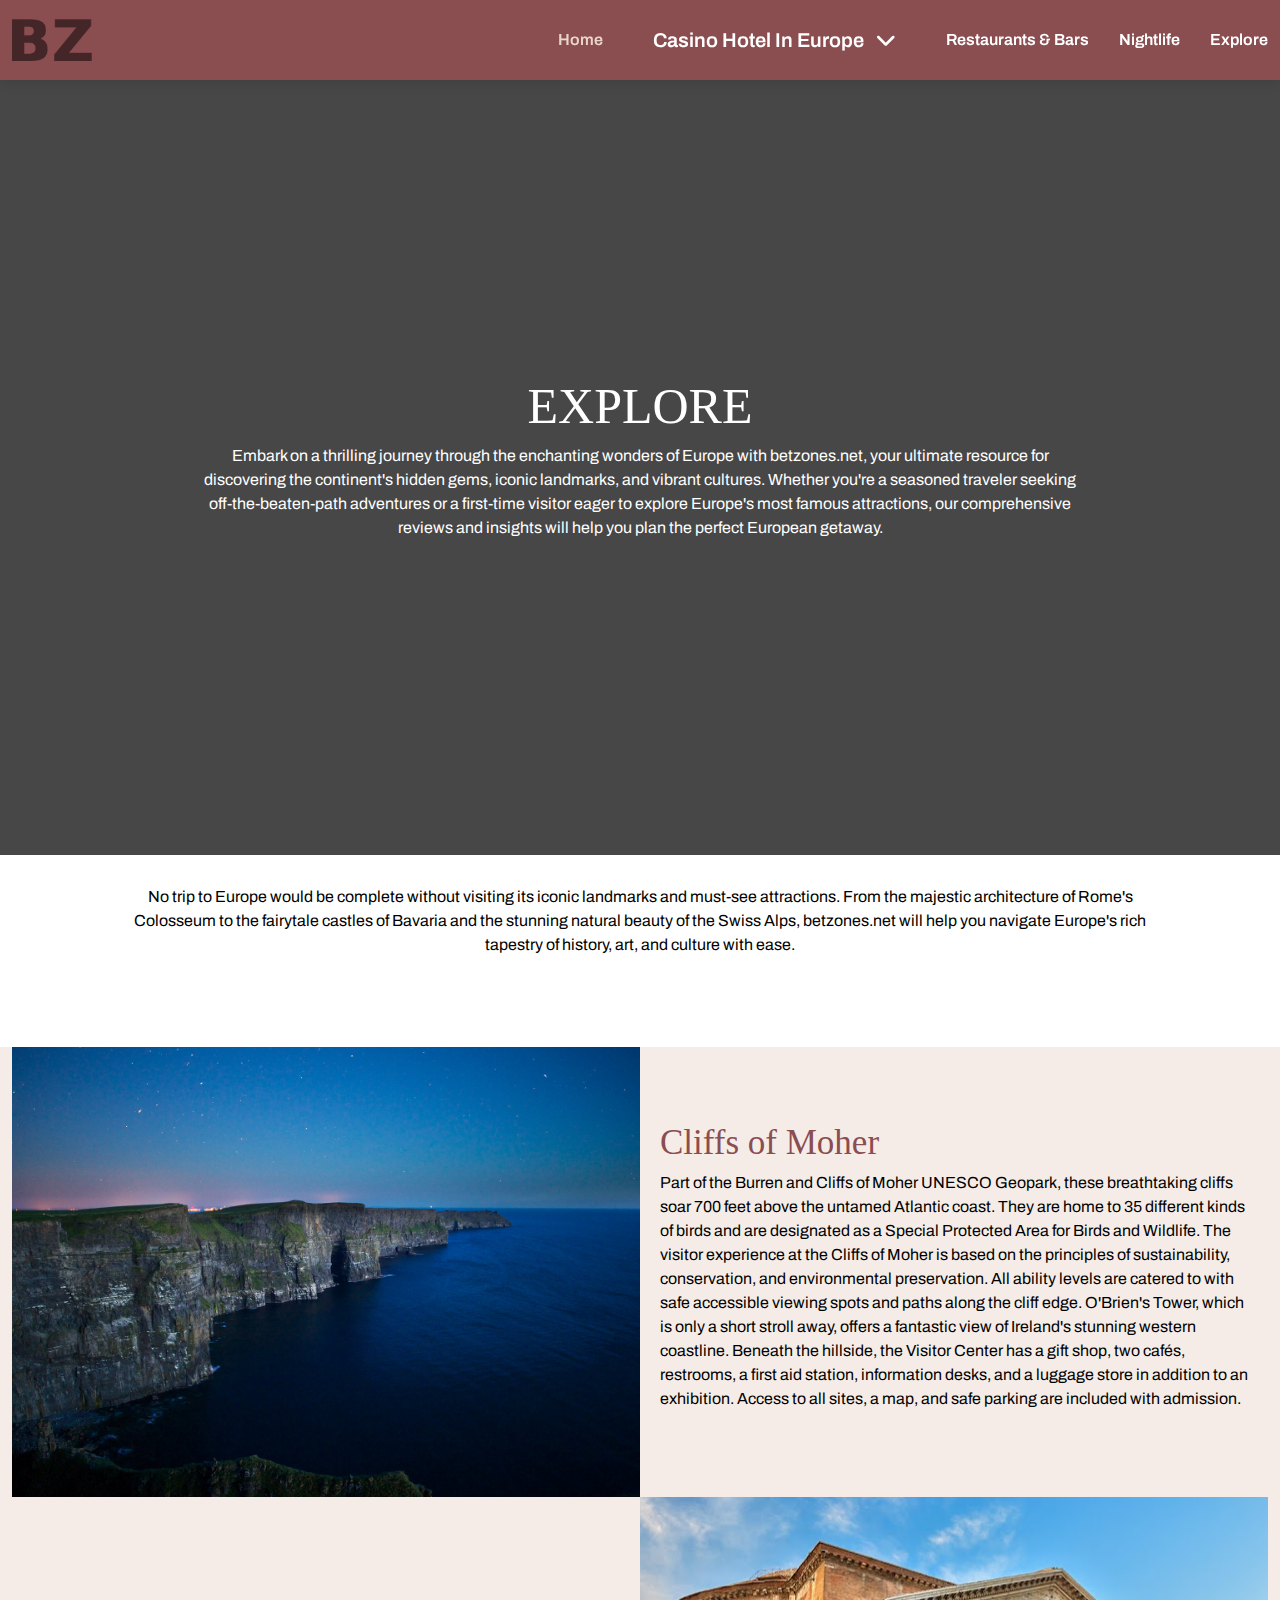
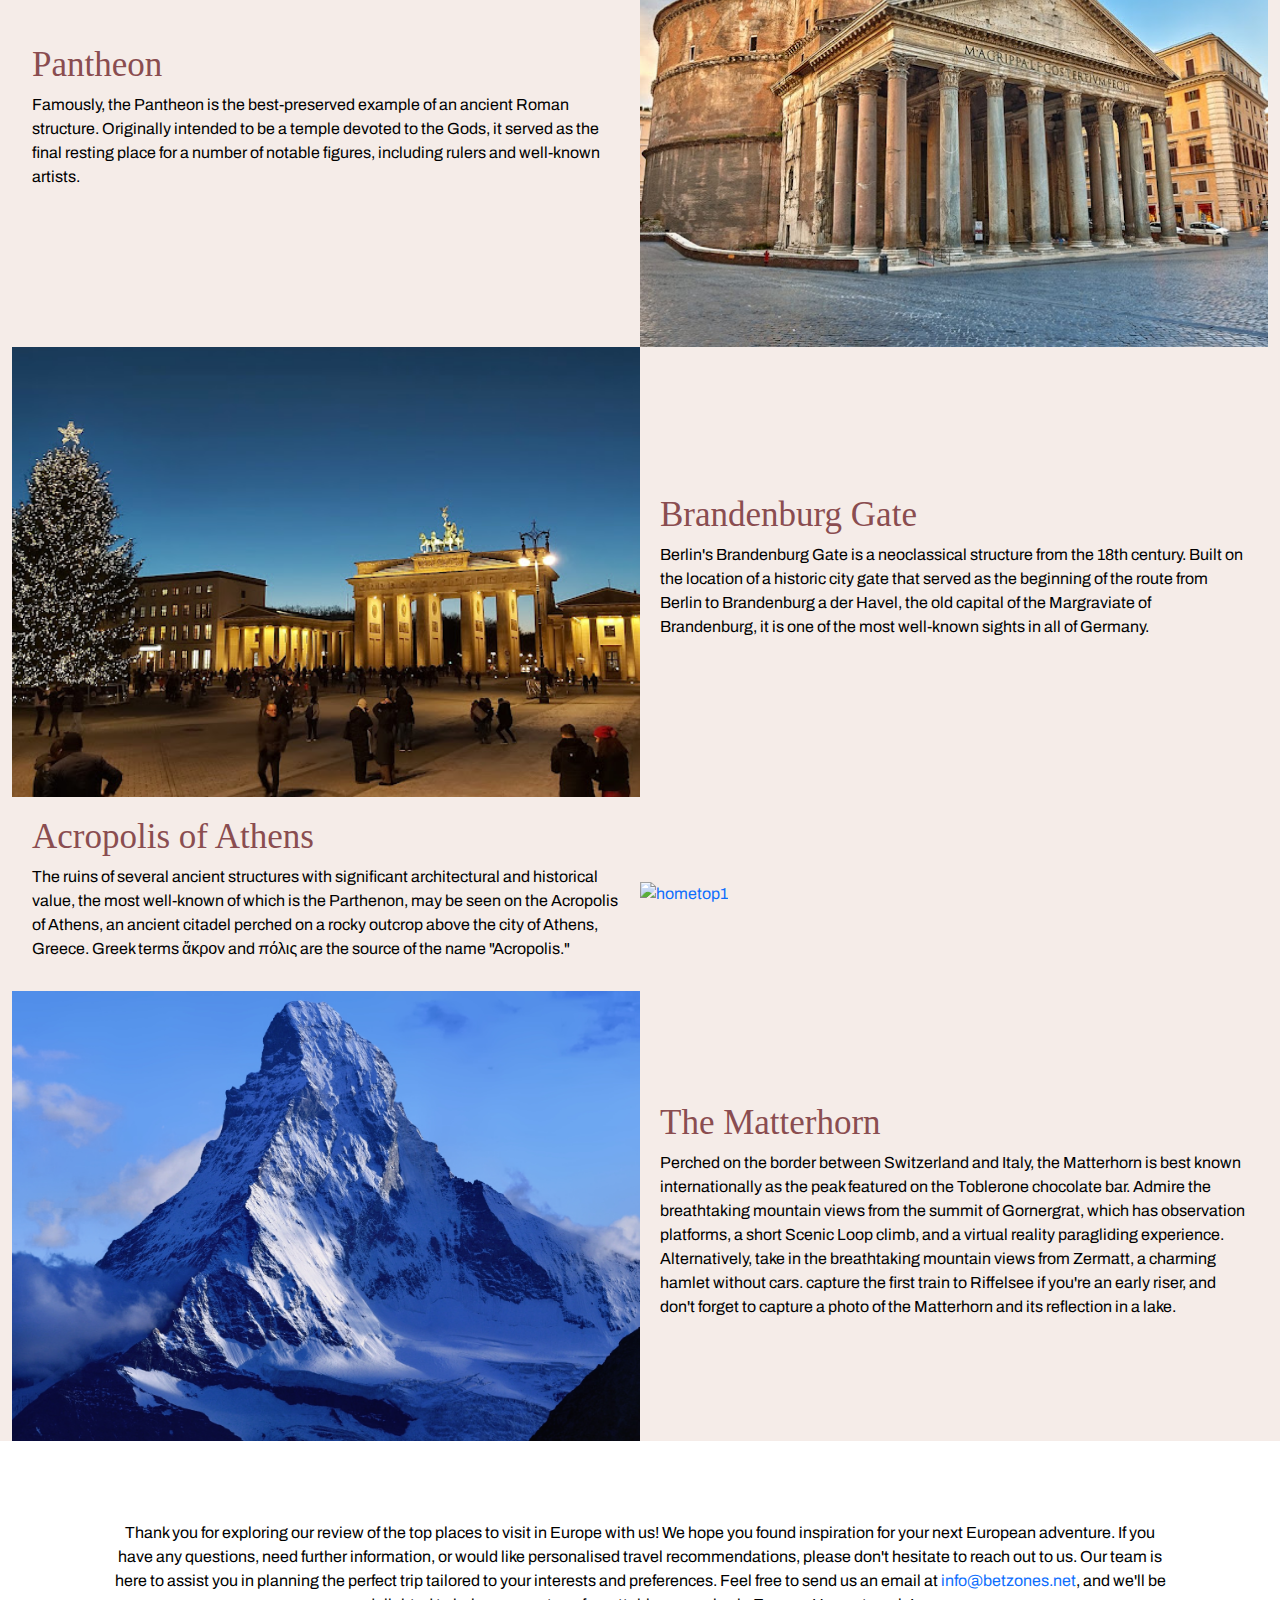
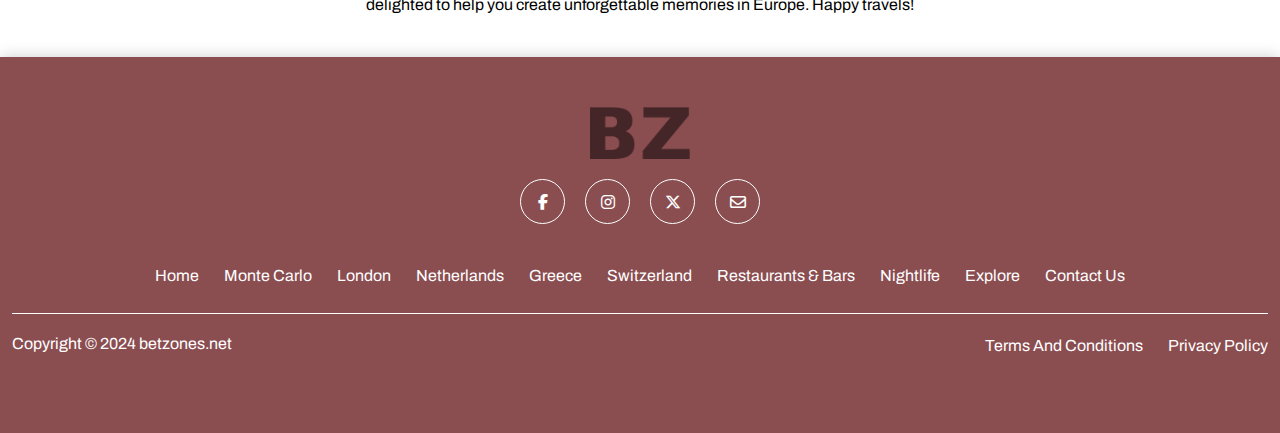
==== explore.html @ 855e0717 "first commit" ====
<!DOCTYPE html>
<html lang="en">

<head>
   <meta charset="UTF-8">
   <meta name="viewport" content="width=device-width, initial-scale=1.0">
   <link rel="stylesheet" href="assets/css/bootstrap.min.css">
   <link href="https://fonts.googleapis.com/css2?family=Old+Standard+TT:ital,wght@0,400;0,700;1,400&display=swap"
      rel="stylesheet">
   <link href="https://fonts.googleapis.com/css2?family=Archivo:ital,wght@0,100..900;1,100..900&display=swap"
      rel="stylesheet">
   <link rel="stylesheet" href="https://cdnjs.cloudflare.com/ajax/libs/font-awesome/6.5.2/css/all.min.css">
   <link rel="icon" href="assets/images/favicon.png">
   <link rel="stylesheet" href="assets/css/style.css">
   <link rel="stylesheet" href="assets/css/media.css">
   <title>Explore</title>

</head>

<body>
   <!-- header section start here -->
   <header class="site-header">
      <div class="container">
         <nav>
            <div class="site-logo">
               <a href="index.html">
                  <img src="assets/images/favicon.png" alt="logo">
               </a>
            </div>
            <div class="nav-links">
               <div class="close">
                  <i class="fa-solid fa-xmark"></i>
               </div>
               <ul class="menu nav-links">
                  <li>
                     <a href="index.html" class="active">Home</a>
                  </li>


                  <li class="dropdown">
                     <button class="dropbtn" id="dropbtn">
                        Casino Hotel In Europe <i class="fas fa-chevron-down"></i>
                     </button>
                     <ul class="dropdown-content">
                        <li><a href="montecarlo.html">Monte Carlo</a></li>
                        <li><a href="london.html">London</a></li>
                        <li><a href="netherlands.html">Netherlands</a></li>
                        <li><a href="greece.html">Greece</a></li>
                        <li><a href="switzerland.html">Switzerland</a></li>
                     </ul>
                  </li>

                  <li>
                     <a href="restaurants.html">Restaurants & Bars</a>
                  </li>
                  <li>
                     <a href="nightlife.html">Nightlife</a>
                  </li>
                  <li>
                     <a href="explore.html">Explore</a>
                  </li>
               </ul>
            </div>
            <div class="toggle">
               <i class="fa-solid fa-bars"></i>
            </div>
         </nav>
      </div>
   </header>
   <!-- header section end here -->


   <section class="site-banner explore">
      <div class="container">
         <div class="banner-wrap">
            <div class="banner-txt text-center">
               <h1 class="text-white">
                  EXPLORE
               </h1>
               <p>
                  Embark on a thrilling journey through the enchanting wonders of Europe with betzones.net,
                  your ultimate resource for discovering the continent's hidden gems, iconic landmarks, and vibrant
                  cultures. Whether you're a seasoned traveler seeking off-the-beaten-path adventures or a first-time
                  visitor eager to explore Europe's most famous attractions, our comprehensive reviews and insights will
                  help you plan the perfect European getaway.
               </p>
            </div>
         </div>
      </div>
   </section>

   <div class="banner-bottom ptb-30">
      <div class="container">
         <div class="banner-bottom-txt">
            <!-- <h3>Casino Hotel In Europe</h3> -->
            <p>
               No trip to Europe would be complete without visiting its iconic landmarks and must-see attractions. From
               the majestic architecture of Rome's Colosseum to the fairytale castles of Bavaria and the stunning
               natural beauty of the Swiss Alps, betzones.net will help you navigate Europe's rich tapestry
               of history, art, and culture with ease.
            </p>
         </div>
      </div>
   </div>


   <div class="desktop-view">
      <section class="top-wrap">

         <div class="container-fluid">

            <div class="top-card">
               <!-- <div class="row">
            <div class="col text-center">
               
            </div>
        </div> -->
               <div class="row align-items-center">
                  <div class="col-lg-6 col-md-6 col-sm-12 ">
                     <div class="topcontent-picture">
                        <a href="unique.html">
                           <img src="assets/images_1/explore01.jpg" alt="hometop1" class="img-fluid">
                        </a>
                     </div>
                  </div>
                  <div class="col-lg-6 col-md-6 col-sm-12">
                     <div class="top-card-txt text-start">
                        <!-- <img src="assets/images/headingtop-img.png" alt=""> -->

                        <h3>
                           Cliffs of Moher
                        </h3>
                        <p>Part of the Burren and Cliffs of Moher UNESCO Geopark, these breathtaking cliffs soar 700
                           feet above the untamed Atlantic coast. They are home to 35 different kinds of birds and are
                           designated as a Special Protected Area for Birds and Wildlife. The visitor experience at the
                           Cliffs of Moher is based on the principles of sustainability, conservation, and environmental
                           preservation. All ability levels are catered to with safe accessible viewing spots and paths
                           along the cliff edge. O'Brien's Tower, which is only a short stroll away, offers a fantastic
                           view of Ireland's stunning western coastline. Beneath the hillside, the Visitor Center has a
                           gift shop, two cafés, restrooms, a first aid station, information desks, and a luggage store
                           in addition to an exhibition. Access to all sites, a map, and safe parking are included with
                           admission.</p>
                     </div>
                  </div>

               </div>
            </div>


            <div class="top-card">
               <!-- <div class="row">
            <div class="col text-center">
               
            </div>
        </div> -->
               <div class="row align-items-center">

                  <div class="col-lg-6 col-md-6 col-sm-12">
                     <div class="top-card-txt text-start">
                        <!-- <img src="assets/images/headingtop-img.png" alt=""> -->

                        <h3>
                           Pantheon
                        </h3>
                        <p>Famously, the Pantheon is the best-preserved example of an ancient Roman structure.
                           Originally intended to be a temple devoted to the Gods, it served as the final resting place
                           for a number of notable figures, including rulers and well-known artists.</p>

                     </div>
                  </div>
                  <div class="col-lg-6 col-md-6 col-sm-12 ">
                     <div class="topcontent-picture">
                        <a href="unique.html">
                           <img src="assets/images_1/explore02.jpg" alt="hometop1" class="img-fluid">
                        </a>
                     </div>
                  </div>

               </div>
            </div>


            <div class="top-card">
               <!-- <div class="row">
            <div class="col text-center">
               
            </div>
        </div> -->
               <div class="row align-items-center">
                  <div class="col-lg-6 col-md-6 col-sm-12 ">
                     <div class="topcontent-picture">
                        <a href="unique.html">
                           <img src="assets/images_1/explore03.jpg" alt="hometop1" class="img-fluid">
                        </a>
                     </div>
                  </div>
                  <div class="col-lg-6 col-md-6 col-sm-12">
                     <div class="top-card-txt text-start">
                        <!-- <img src="assets/images/headingtop-img.png" alt=""> -->

                        <h3>

                           Brandenburg Gate
                        </h3>
                        <p>Berlin's Brandenburg Gate is a neoclassical structure from the 18th century. Built on the
                           location of a historic city gate that served as the beginning of the route from Berlin to
                           Brandenburg a der Havel, the old capital of the Margraviate of Brandenburg, it is one of the
                           most well-known sights in all of Germany.</p>

                     </div>
                  </div>

               </div>
            </div>



            <div class="top-card">
               <!-- <div class="row">
            <div class="col text-center">
               
            </div>
        </div> -->
               <div class="row align-items-center">

                  <div class="col-lg-6 col-md-6 col-sm-12">
                     <div class="top-card-txt text-start">
                        <!-- <img src="assets/images/headingtop-img.png" alt=""> -->

                        <h3>

                           Acropolis of Athens
                        </h3>
                        <p>The ruins of several ancient structures with significant architectural and historical value,
                           the most well-known of which is the Parthenon, may be seen on the Acropolis of Athens, an
                           ancient citadel perched on a rocky outcrop above the city of Athens, Greece. Greek terms
                           ἄκροv and πόλις are the source of the name "Acropolis."</p>

                     </div>
                  </div>
                  <div class="col-lg-6 col-md-6 col-sm-12 ">
                     <div class="topcontent-picture">
                        <a href="unique.html">
                           <img src="assets/images_1/explore04.jpg" alt="hometop1" class="img-fluid">
                        </a>
                     </div>
                  </div>

               </div>
            </div>



            <div class="top-card">
               <!-- <div class="row">
            <div class="col text-center">
               
            </div>
        </div> -->
               <div class="row align-items-center">
                  <div class="col-lg-6 col-md-6 col-sm-12 ">
                     <div class="topcontent-picture">
                        <a href="unique.html">
                           <img src="assets/images_1/explore05.jpg" alt="hometop1" class="img-fluid">
                        </a>
                     </div>
                  </div>
                  <div class="col-lg-6 col-md-6 col-sm-12">
                     <div class="top-card-txt text-start">
                        <!-- <img src="assets/images/headingtop-img.png" alt=""> -->

                        <h3>
                           The Matterhorn
                        </h3>
                        <p>Perched on the border between Switzerland and Italy, the Matterhorn is best known
                           internationally as the peak featured on the Toblerone chocolate bar. Admire the breathtaking
                           mountain views from the summit of Gornergrat, which has observation platforms, a short Scenic
                           Loop climb, and a virtual reality paragliding experience. Alternatively, take in the
                           breathtaking mountain views from Zermatt, a charming hamlet without cars. capture the first
                           train to Riffelsee if you're an early riser, and don't forget to capture a photo of the
                           Matterhorn and its reflection in a lake.</p>

                     </div>
                  </div>

               </div>
            </div>



         </div>
      </section>
   </div>


   <!-- <div class="banner-bottom ptb-30">
   <div class="container">
       <div class="banner-bottom-txt">
     
           <p>
            In conclusion, our exploration of the premier casino hotels in Europe has been a thrilling journey through the epitome of luxury, excitement, and sophistication. From the iconic gaming destinations of Monte Carlo to the vibrant cities of London, Barcelona, and beyond, each European casino hotel offers a unique blend of opulence, entertainment, and hospitality that captivates the senses and leaves a lasting impression.
           </p>
           <p>
            So, whether you're planning your next gaming adventure or dreaming of a glamorous escape, may our reviews serve as your guide to the best of European luxury and excitement. From the glittering lights of the casino to the sumptuous comforts of your suite, may your European casino hotel experience be nothing short of unforgettable. If you are looking for more details and information about your Casino Holidays Destination in Europe please send us an email. We can help you to find the best deals and packages for you. In Sportsbookpromotions.org our main goal is to make your Casino experience unforgetful.
           </p>
       </div>
   </div>
</div> -->


   <div class="banner-bottom ptb-30">
      <div class="container">
         <div class="banner-bottom-txt">
            <!-- <h3>Casino Hotel In Europe</h3> -->
            <p>
               Thank you for exploring our review of the top places to visit in Europe with us! We hope you found
               inspiration for your next European adventure. If you have any questions, need further information, or
               would like personalised travel recommendations, please don't hesitate to reach out to us. Our team is
               here to assist you in planning the perfect trip tailored to your interests and preferences. Feel free to
               send us an email at <a href="mailto:info@betzones.net">info@betzones.net</a>, and we'll be delighted to help you create
               unforgettable memories in Europe. Happy travels!
            </p>
         </div>
      </div>
   </div>



   <!-- footer section start here -->
   <footer class="site-footer ptb-50">
      <div class="container">
         <div class="row">
            <div class="col-lg-12 col-md-12 col-sm-12">
               <div class="footer-wrap">
                  <div class="footer-logo">
                     <a href="index.html">
                        <img src="assets/images/favicon.png" alt="">
                     </a>
                  </div>
                  <div class="social-links">
                     <ul>
                        <li>
                           <a href="#"> <i class="fa-brands fa-facebook-f"></i></a>
                        </li>
                        <li>
                           <a href="#"><i class="fa-brands fa-instagram"></i></a>
                        </li>
                        <li>
                           <a href="#"><i class="fa-brands fa-x-twitter"></i></a>
                        </li>
                        <li>
                           <a href="mailto:info@betzones.net"><i class="fa-regular fa-envelope"></i></a>
                        </li>
                     </ul>
                  </div>

               </div>
            </div>
            <div class="col-lg-12 col-md-12 col-sm-12">
               <div class="footer-wrap">

                  <div class="footer-links">
                     <ul>
                        <li>
                           <a href="index.html" class="active">Home</a>
                        </li>
                        <li>
                           <a href="montecarlo.html">monte carlo</a>
                        </li>
                        <li>
                           <a href="london.html">London</a>
                        </li>
                        <li>
                           <a href="netherlands.html">Netherlands</a>
                        </li>
                        <li>
                           <a href="greece.html">Greece</a>
                        </li>
                        <li>
                           <a href="switzerland.html">Switzerland</a>
                        </li>
                        <li>
                           <a href="restaurants.html">Restaurants & Bars</a>
                        </li>
                        <li>
                           <a href="nightlife.html">Nightlife</a>
                        </li>
                        <li>
                           <a href="explore.html">Explore</a>
                        </li>
                        <li>
                           <a href="contact-us.html">Contact us</a>
                        </li>
                     </ul>
                  </div>
               </div>
            </div>

            <div class="col-lg-12 col-md-12 col-sm-12">
               <div class="copy-right">
                  <p>
                     Copyright © 2024 betzones.net
                  </p>
                  <div class="footer-links">
                     <ul>
                        <li>
                           <a href="term-and-condition.html">Terms and Conditions</a>
                        </li>
                        <li>
                           <a href="privacy-policy.html">Privacy Policy</a>
                        </li>
                     </ul>
                  </div>
               </div>
            </div>
         </div>
      </div>
   </footer>
   <!-- footer section end here -->
   <!-- cookies section start here -->
   <!-- <div id="cookies-popup">
         <p>Cookies are used by us to enhance your online experience. These are little text files stored on your
            computer. If you continue to use our website, you consent to the use of cookies. Changes to your
            cookie preferences can be made in the browser's settings. To learn more, check our privacy policy by
            clicking here.
         </p>
         <button id="accept-cookies">Accepteren</button>
      </div> -->
   <!-- cookies section end here -->
   <script src="assets/js/jquery-3.7.1.min.js"></script>
   <script src="assets/js/bootstrap.bundle.min.js"></script>
   <script src="assets/js/custom.js"></script>
</body>

</html>
---- assets/css/style.css ----
/* @import url('https://fonts.googleapis.com/css2?family=Blinker:wght@100;200;300;400;600;700;800;900&family=Poppins:ital,wght@0,100;0,200;0,300;0,400;0,500;0,600;0,700;0,800;0,900;1,100;1,200;1,300;1,400;1,500;1,600;1,700;1,800;1,900&display=swap'); */
    :root {
        --dark-pink: #8a4d50;
        --white: #fff;
        --black: #000;
        --creme: #936f62;
        --skin: #ead5cd75;
    }

    ::selection {
        background-color: #0D34b8;
        color: #fff;
    }

    * {
        margin: 0;
        padding: 0;
        box-sizing: border-box;
    }

    body {
        margin: 0;
        padding: 0;
        font-family: "Archivo", sans-serif;
    }

    ul {
        list-style: none;
        padding-left: 0;
        margin-bottom: 0;
    }

    a {
        text-decoration: none;
    }

    h1,
    h2,
    h3,
    h4,
    h5,
    h6 {
        font-family: "Old Standard TT", serif;
    }

    p {
        font-family: "Archivo", sans-serif;
    }

    img {
        width: 100%;
    }

    .container {
        max-width: 1300px;
    }

    .ptb-70 {
        padding: 70px 0;
    }

    .ptb-50 {
        padding: 50px 0;
    }

    .ptb-30 {
        padding: 30px 0;
    }

    p {
        font-size: 18px;
        color: var(--black);
        margin-bottom: 10px;
    }

    h3 {
        font-size: 40px;
        line-height: normal;
        color: var(--dark-pink);
    }

    h4 {
        font-size: 35px;
        line-height: normal;
        color: var(--dark-pink);
    }

    /* global css end here */
    /* header css start here */
    .site-header {
        padding: 10px 0px;
        width: 100%;
        background: var(--dark-pink);
        box-shadow: rgb(0 0 0 / 14%) 0px 0px 15px;
        transition: all 0.5s linear;
        position: fixed;
        top: 0;
        width: 100%;
        z-index: 999;

    }

    /* .fixed-header{
        position: fixed;
        top: 0;
        width: 100%;
        z-index: 999;
        transition: all 0.5s linear;

    } */
    .social-icon ul li a:hover {
        color: #ef143f;
    }

    .site-header.fixed {
        position: absolute;
        top: 0;
        z-index: 99;
    }

    .site-logo img {
        max-width: 80px;
        filter: brightness(0.5);
    }

    .toggle,
    .close {
        display: none;
    }

    .nav-links ul {
        display: flex;
        gap: 30px;
        align-items: center;
    }

    .site-header nav {
        display: flex;
        justify-content: space-between;
        align-items: center;
    }

    .nav-links ul li a {
        color: var(--white);
        text-transform: capitalize;
        font-weight: 600;
        font-size: 20px;
        position: relative;
        display: inline-block;

    }

    .nav-links ul li a.active {
        color: #ead5cd;
    }

    .nav-links ul li a:hover {
        color: var(--creme);
    }

    /* header css end here */
    /* banner section css start here */
    .site-banner {
        background-image: url(../images/heroBanner.jpg);
        background-position: center;
        background-size: cover;
        background-repeat: no-repeat;
        background-attachment: fixed;
        height: 95vh;
        position: relative;
    }

    .site-banner.index {
        background-image: url(../images_1/slide1.jpg);

    }

    .site-banner.montey {
        background-image: url(../images_1/sub-banner01.jpg);

    }

    .site-banner.london {
        background-image: url(../images_1/sub-banner-02.jpg);

    }

    .site-banner.netherlands {
        background-image: url(../images_1/sub-banner-03.jpg);

    }

    .site-banner.greece {
        background-image: url(../images_1/sub-banner-04.jpg);

    }

    .site-banner.switzerland {
        background-image: url(../images_1/sub-banner-05.jpg);

    }

    .site-banner.bar {
        background-image: url(../images_1/sub-banner-03.jpg);

    }

    .site-banner.nightlife {
        background-image: url(../images_1/sub-banner-04.jpg);

    }

    .site-banner.explore {
        background-image: url(../images_1/explore-bnr.jpg);

    }

    .site-banner::after {
        content: "";
        position: absolute;
        inset: 0;
        height: 100%;
        width: 100%;
        background: rgba(0, 0, 0, 0.72);
    }

    .site-banner .container {
        height: 100%;
    }

    .banner-wrap {
        display: flex;
        justify-content: center;
        align-items: center;
        height: 100%;
        width: 70%;
        position: relative;
        z-index: 9;
        padding-top: 70px;
        margin: 0 auto;
    }

    .banner-txt h1 {
        font-size: 55px;
        color: var(--skin);
    }

    .banner-txt p {
        color: var(--white);
    }

    /* banner section css end here */
    /* topcard section css start here */
    .top-wrap {
        background-color: var(--skin);
    }

    .top-card .row {
        --bs-gutter-x: 0;
    }

    .top-card-txt {
        text-align: center;
        display: flex;
        flex-direction: column;
        justify-content: center;
        height: 100%;
        padding: 20px;

    }

    .top-card-txt img {
        max-width: 200px;
        margin: 0 auto;
        padding: 14px 0;

    }

    .topcontent-picture img {
        height: 500px;
        object-fit: cover;
    }

    .top-card-txt .read-more-btn {
        margin-top: 30px;
    }

    /* topcard section css end here */
    /* sub pages css start here */
    .sub-banner {
        background-image: url(../images/Luxury-banner.jpg);
        background-attachment: fixed;
        background-position: center;
        background-size: cover;
        background-repeat: no-repeat;
        height: 450px;
        position: relative;
    }

    .unique-banenr {
        background-image: url(../images/Unique-Hotel-banner.png);
        background-position: calc(10%);
    }

    .casino-banner {
        background-image: url(../images/casino-banner.jpg);

    }

    .affordable-banner {
        background-image: url(../images/affordable-banner.jpg);
    }

    .contact-banner {
        background-image: url(../images/contact-us.jpg);
    }

    .privacy-banner {
        background-image: url(../images/privacy-banner.jpg);
    }

    .term-banner {
        background-image: url(../images/terms-banner.jpg);
    }

    .sub-banner::before {
        content: '';
        position: absolute;
        top: 0;
        left: 0;
        width: 100%;
        height: 100%;
        background-color: #000;
        opacity: 0.5;
    }

    .sub-banner-txt {
        height: 100%;
        width: 100%;
        display: flex;
        justify-content: center;
        align-items: center;
        padding-top: 70px;
        position: relative;
        z-index: 9;
    }

    .sub-banner-txt h2 {
        font-size: 45px;
        color: var(--white);
        font-weight: 600;
    }

    .banner-bottom-txt {
        text-align: center;
        width: 85%;
        margin: 0 auto;
    }

    .luxury-wrap {
        border: 2px solid #8a4d50;
        padding: 15px;
        margin-bottom: 25px;
        background-color: var(--skin);
    }

    .luxury-img {
        height: 350px;
        width: 100%;
    }

    .luxury-img img {
        height: 100%;
        width: 100%;
        object-fit: cover;
    }

    .luxury-wrap .row {
        align-items: center;
    }

    .read-more-btn a {
        padding: 12px 30px;
        background-color: var(--dark-pink);
        border: 2px solid #8a4d50;
        color: var(--white);
        display: inline-block;
        font-size: 18px;
    }

    .read-more-btn a:hover {
        background-color: transparent;
        color: var(--dark-pink);
    }

    .unique-main .luxury-img {
        height: 400px;
        width: 100%;
    }

    .contact-txt {
        text-align: center;
        width: 70%;
        margin: 0 auto;
    }

    .contact-txt p {
        margin-bottom: 15px;
    }

    .contact-txt h5 {
        font-size: 22px;
        color: #000;
        font-weight: 600;
    }

    .privacy-wrap h5 {
        font-size: 22px;
        font-weight: 600;
        color: var(--dark-pink);
    }

    .privacy-wrap {
        margin-bottom: 20px;
    }

    .privacy-wrap ul {
        margin: 10px 0;
        padding-left: 20px;
        list-style: disc;

    }

    .top-wrap {
        margin: 50px 0;
    }

    .read-more-btn {
        margin-top: 20px;
    }

    /* sub pages css end here */

    /* footer section css start here */
    .site-footer {
        box-shadow: rgb(0 0 0 / 20%) 0px 0px 15px;
        background-color: var(--dark-pink);
    }

    .footer-logo img {
        max-width: 100px;
        filter: brightness(0.5);
    }

    .footer-heading h4 {
        color: var(--skin);
        font-size: 35px;
    }

    .footer-links ul li a:hover {
        color: var(--light-pink);
    }

    .footer-links ul li a {
        font-size: 16px;
        text-transform: capitalize;
        color: var(--white);
        display: flex;
        justify-content: start;
        align-items: center;
        gap: 10px;
    }

    .footer-links ul li {
        margin-bottom: 5px;
    }

    .social-links ul {
        display: flex;
        align-items: center;
        gap: 10px;
        padding: 20px 0;
        justify-content: center;
    }

    .social-links ul li a i {
        color: var(--white);
        height: 45px;
        width: 45px;
        margin: 0 5px;
        border: 1px solid;
        border-radius: 30px;
        text-align: center;
        line-height: 32px;
        transition: 0.3s;
        display: flex;
        justify-content: center;
        align-items: center;
    }

    .footer-links ul {
        display: flex;
        justify-content: center;
        gap: 25px;
        align-items: center;
        margin: 20px 0;
        flex-wrap: wrap;
    }

    .social-links ul li a i:hover {
        transform: translateY(-10px);
        color: var(--black);
    }

    .footer-wrap {
        text-align: center;
    }

    .copy-right p {
        color: #fff;
    }

    .copy-right {
        display: flex;
        align-items: center;
        justify-content: space-between;
        border-top: 1px solid #fff;
    }

    /* footer section css end here */
    /* cookies css star here */
    #cookies-popup {
        position: fixed;
        bottom: 0;
        left: 0;
        width: 100%;
        background-color: var(--white);
        color: var(--black);
        padding: 20px 20px;
        text-align: center;
        box-shadow: rgb(0 0 0 / 20%) 0px 0px 15px;
        z-index: 99;
        /* display: none; */
    }

    #cookies-popup p {
        margin: 0;
        color: var(--black);
    }

    #cookies-popup button {
        background-color: var(--dark-pink);
        color: #fff;
        border: none;
        padding: 10px 20px;
        cursor: pointer;
        margin-top: 10px;
        border-radius: 10px;
    }

    #accept-cookies:hover {
        background-color: var(--creme);
    }

    /* cookies css end here */
    .america-wrap .america-txt .contact-btn a:hover {
        border-color: #ffffff;
        color: #ffffff;
    }

    h3.happiness {
        margin-top: 50px;
        text-align: center;
    }

    section.luxury-main.unique-main {
        margin-top: 50px;
    }

    .privacy-wrap p a {
        color: #000;
    }

    /* */
    .menu>li {
        position: relative;
    }

    .dropbtn {
        background-color: transparent;
        color: white;
        padding: 15px 20px;
        border: none;
        cursor: pointer;
        display: flex;
        align-items: center;
        justify-content: space-between;
        color: var(--white);
        text-transform: capitalize;
        font-weight: 600;
        font-size: 20px;
        position: relative;
        display: inline-block;
    }

    .dropbtn i {
        margin-left: 8px;
    }

    .nav-links ul li.dropdown .dropdown-content {
        display: none;
        position: absolute;
        top: 100%;
        left: 0;
        background-color: #8a4d50;
        min-width: 160px;
        box-shadow: 0 8px 16px rgba(0, 0, 0, 0.2);
        z-index: 1;
        width: 100%;
        padding: 12px;
    }

    .dropdown-content li {
        padding: 12px 16px;
    }

    .dropdown-content li a {
        color: var(--white);
        text-transform: capitalize;
        font-weight: 600;
        font-size: 20px;
        position: relative;
        display: inline-block;
    }

    .bistros-p {
        margin-bottom: 50px;
    }

    li.dropdown:hover ul.dropdown-content {
        display: block;
    }
---- assets/css/media.css ----
@media(min-width:1400px) {
    .sub-banner {
        height: 650px;
    }

    .site-banner {
        height: 85vh;
    }

}

@media(max-width:1400px) {
    .nav-links ul li a {
        font-size: 16px;
    }

    .banner-txt h1 {
        font-size: 50px;
    }

    p {
        font-size: 16px;
    }

    h3 {
        font-size: 35px;
    }

    .topcontent-picture img {
        height: 450px;
    }

    .footer-heading h4,
    h4 {
        font-size: 32px;
    }

    .sub-banner-txt h2 {
        font-size: 40px;
    }

    .unique-main .luxury-img {
        height: 350px;
    }

    .luxury-img {
        height: 300px;
    }

    .read-more-btn a {
        padding: 10px 30px;
        font-size: 16px;
    }
}

@media(max-width:1200px) {
    .nav-links ul {
        gap: 25px;
    }

    .nav-links ul li a {
        font-size: 15px;
    }

    .banner-txt h1 {
        font-size: 45px;
    }

    h3 {
        font-size: 32px;
    }

    .top-card-txt img {
        max-width: 170px;
    }

    .top-card-txt {
        padding: 15px;
    }

    .footer-heading h4,
    h4 {
        font-size: 30px;
    }

    .footer-links ul li a {
        font-size: 14px;
    }

    .social-links ul {
        padding: 15px 0;
    }

    .sub-banner-txt h2 {
        font-size: 35px;
    }

    .sub-banner {
        height: 400px;
    }

    .read-more-btn a {
        font-size: 14px;
    }
}

@media(max-width:991px) {

    .unique-main .luxury-img,
    .luxury-img {
        height: 300px;
        margin-bottom: 15px;
    }

    .sub-banner {
        height: 350px;
    }

    .read-more-btn {
        margin-top: 15px;
    }

    .nav-links ul {
        gap: 10px;
        align-items: flex-start;
        flex-direction: column;
    }

    .nav-links {
        position: fixed;
        top: 0;
        left: 0;
        background: #936f62;
        width: 350px;
        height: 100vh;
        padding: 20px;
        transform: translateX(-100%);
        transition: all 0.3s linear;
    }

    .nav-links ul li a:hover {
        color: #ffffff;
    }

    .menuToggle .nav-links {
        transform: translateX(0%);
    }

    .toggle,
    .close {
        display: block;
        font-size: 22px;
        color: #fff;

    }

    .close {
        position: absolute;
        top: 10px;
        right: 10px;

    }

    .nav-links ul li {
        width: 100%;
        border-bottom: 1px solid #fff;
        padding: 7px 0;
    }

    .top-wrap {
        margin-bottom: 20px;
    }

    .dropbtn {
        padding: 0;
        font-size: 16px;

    }
}

@media(max-width:900px) {
    p {
        font-size: 14px;
        margin-bottom: 5px;
    }

    h3 {
        font-size: 30px;
    }

    .top-card-txt img {
        max-width: 150px;
    }

    .nav-links ul li a {
        font-size: 14px;
    }

    .footer-heading h4,
    h4 {
        font-size: 28px;
    }

    .banner-txt h1 {
        font-size: 30px;
    }

    .sub-banner-txt h2 {
        font-size: 32px;
    }
}

@media(max-width:767px) {
    .privacy-wrap h5 {
        font-size: 20px;
    }

    .banner-wrap {
        width: 100%;
    }

    .banner-txt h1 {
        font-size: 28px;
    }

    .top-card {
        margin-bottom: 30px;
    }

    .topcontent-picture img {
        height: 300px;
        margin-bottom: 30px;
    }

    .top-card:nth-child(2) .row,
    .top-card:nth-child(4) .row {
        flex-direction: column-reverse;
    }

    h3 {
        font-size: 28px;
    }

    .footer-logo {
        margin-bottom: 20px;
    }

    .sub-banner-txt h2 {
        font-size: 30px;
    }

    .ptb-30 {
        padding: 20px 0;
    }

    .banner-bottom-txt {
        width: 95%;
    }

    .unique-main .luxury-img,
    .luxury-img {
        height: 250px;
    }

    .footer-heading h4,
    h4 {
        font-size: 25px;
    }

    .luxury-wrap {
        padding: 10px;
    }

    .contact-txt {
        width: 90%;
    }

    .contact-txt h5 {
        font-size: 20px;
    }

    .site-banner {
        height: 450px;
    }

    .top-card-txt .read-more-btn {
        margin-top: 20px;
        margin-bottom: 20px;
    }

    .footer-links ul {
        flex-direction: column;
    }

    .unique-banenr {
        background-position: calc(44%);
    }

    .top-card.greece .row {
        flex-direction: column-reverse;
    }

    .copy-right {
        display: flex;
        flex-direction: column-reverse;
    }

    .top-card.jahss .row {
        flex-direction: column;
    }

    .top-card.jah .row {
        flex-direction: column-reverse;
    }
}

@media(max-width:575px) {

    .copy-right {
        flex-direction: column-reverse;
    }

    .copy-right .footer-links ul {
        margin: 15px 0;
    }

    #cookies-popup button {
        padding: 8px 15px;
        font-size: 14px;
    }

    .footer-links ul {
        gap: 12px;
    }

    .ptb-50 {
        padding: 30px 0;
    }

    .unique-main .luxury-img,
    .luxury-img {
        height: 200px;
    }

    .footer-heading h4,
    h4 {
        font-size: 22px;
    }

    .banner-txt h1 {
        font-size: 20px;
    }

    h3 {
        font-size: 25px;
    }

    .top-card-txt img {
        max-width: 130px;
    }

    .top-card-txt {
        padding: 0px;
    }

    .topcontent-picture img {
        height: 250px;
    }

    .sub-banner {
        height: 300px;
    }

    .sub-banner-txt h2 {
        font-size: 28px;
        padding: 0 10px;
    }

    .footer-logo img {
        max-width: 80px;
    }

    .site-logo img {
        max-width: 60px;
    }

    .nav-links {
        width: 80%;
    }
}
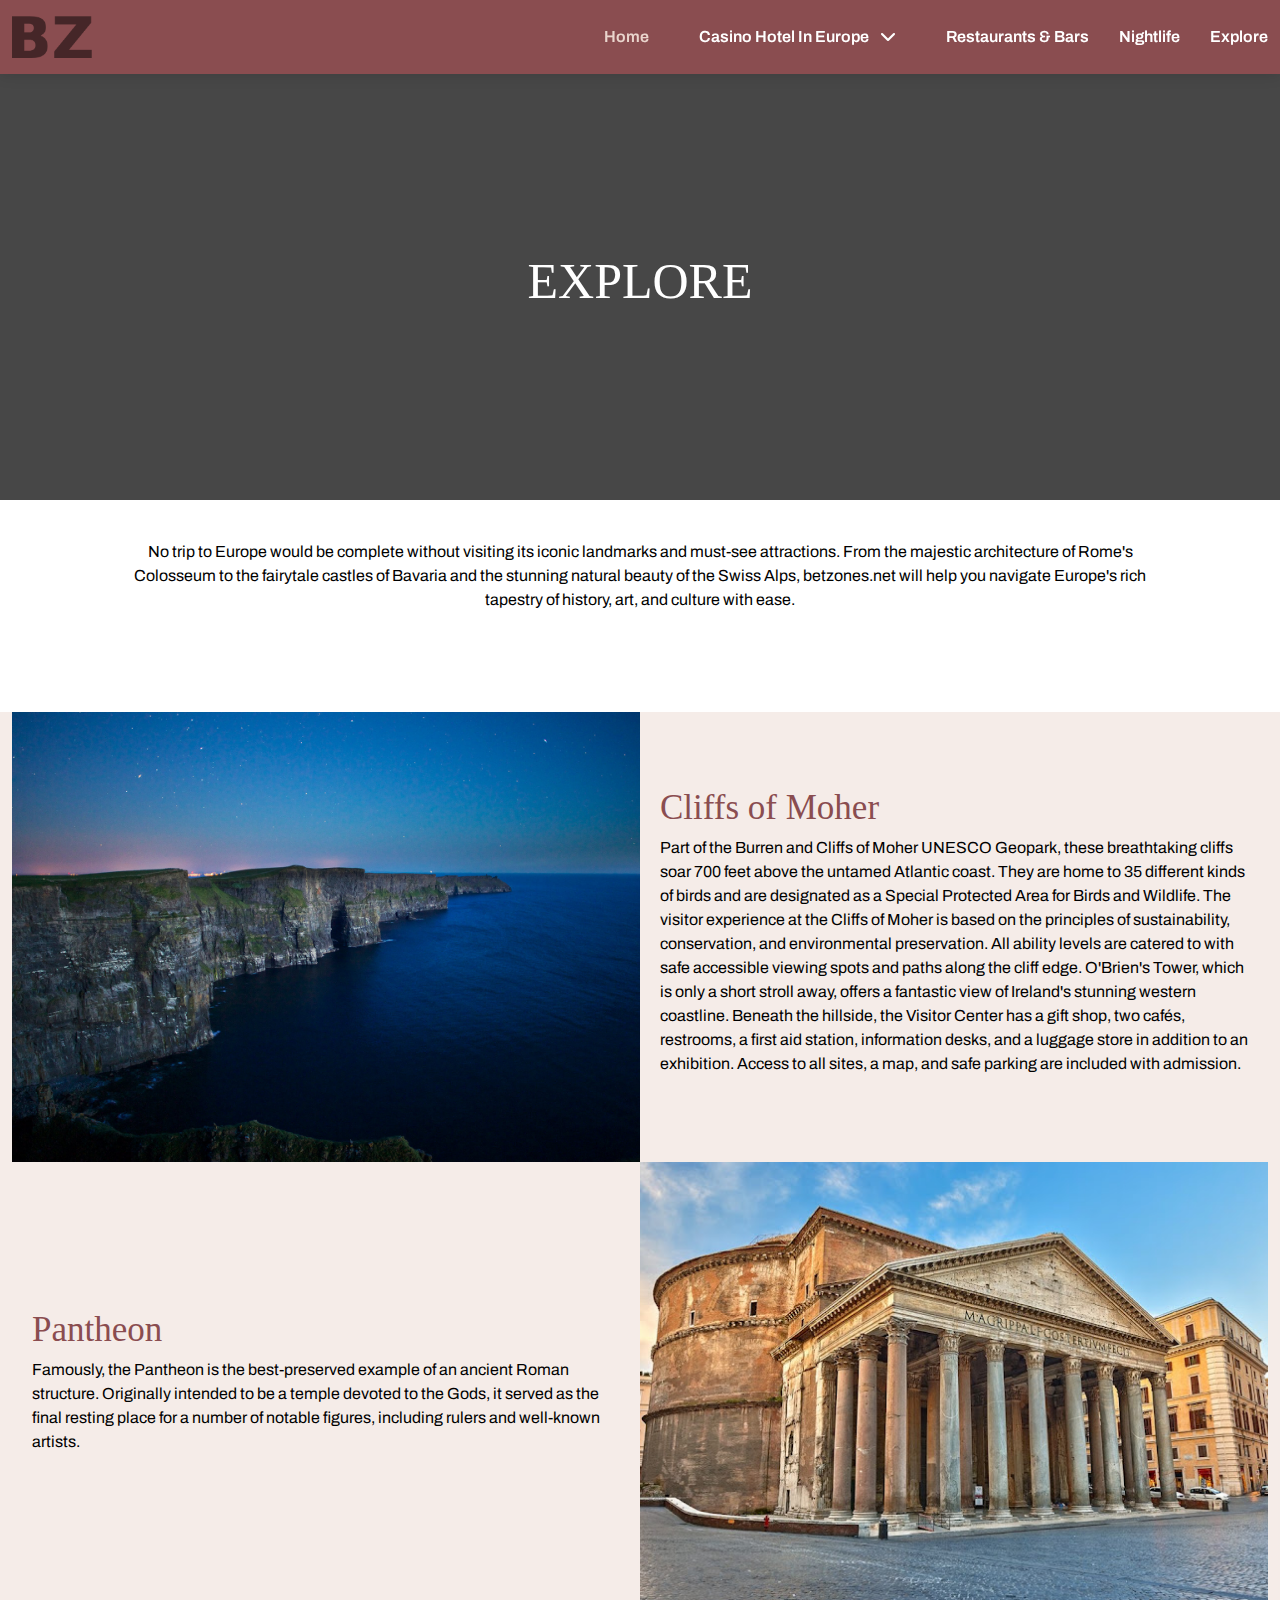
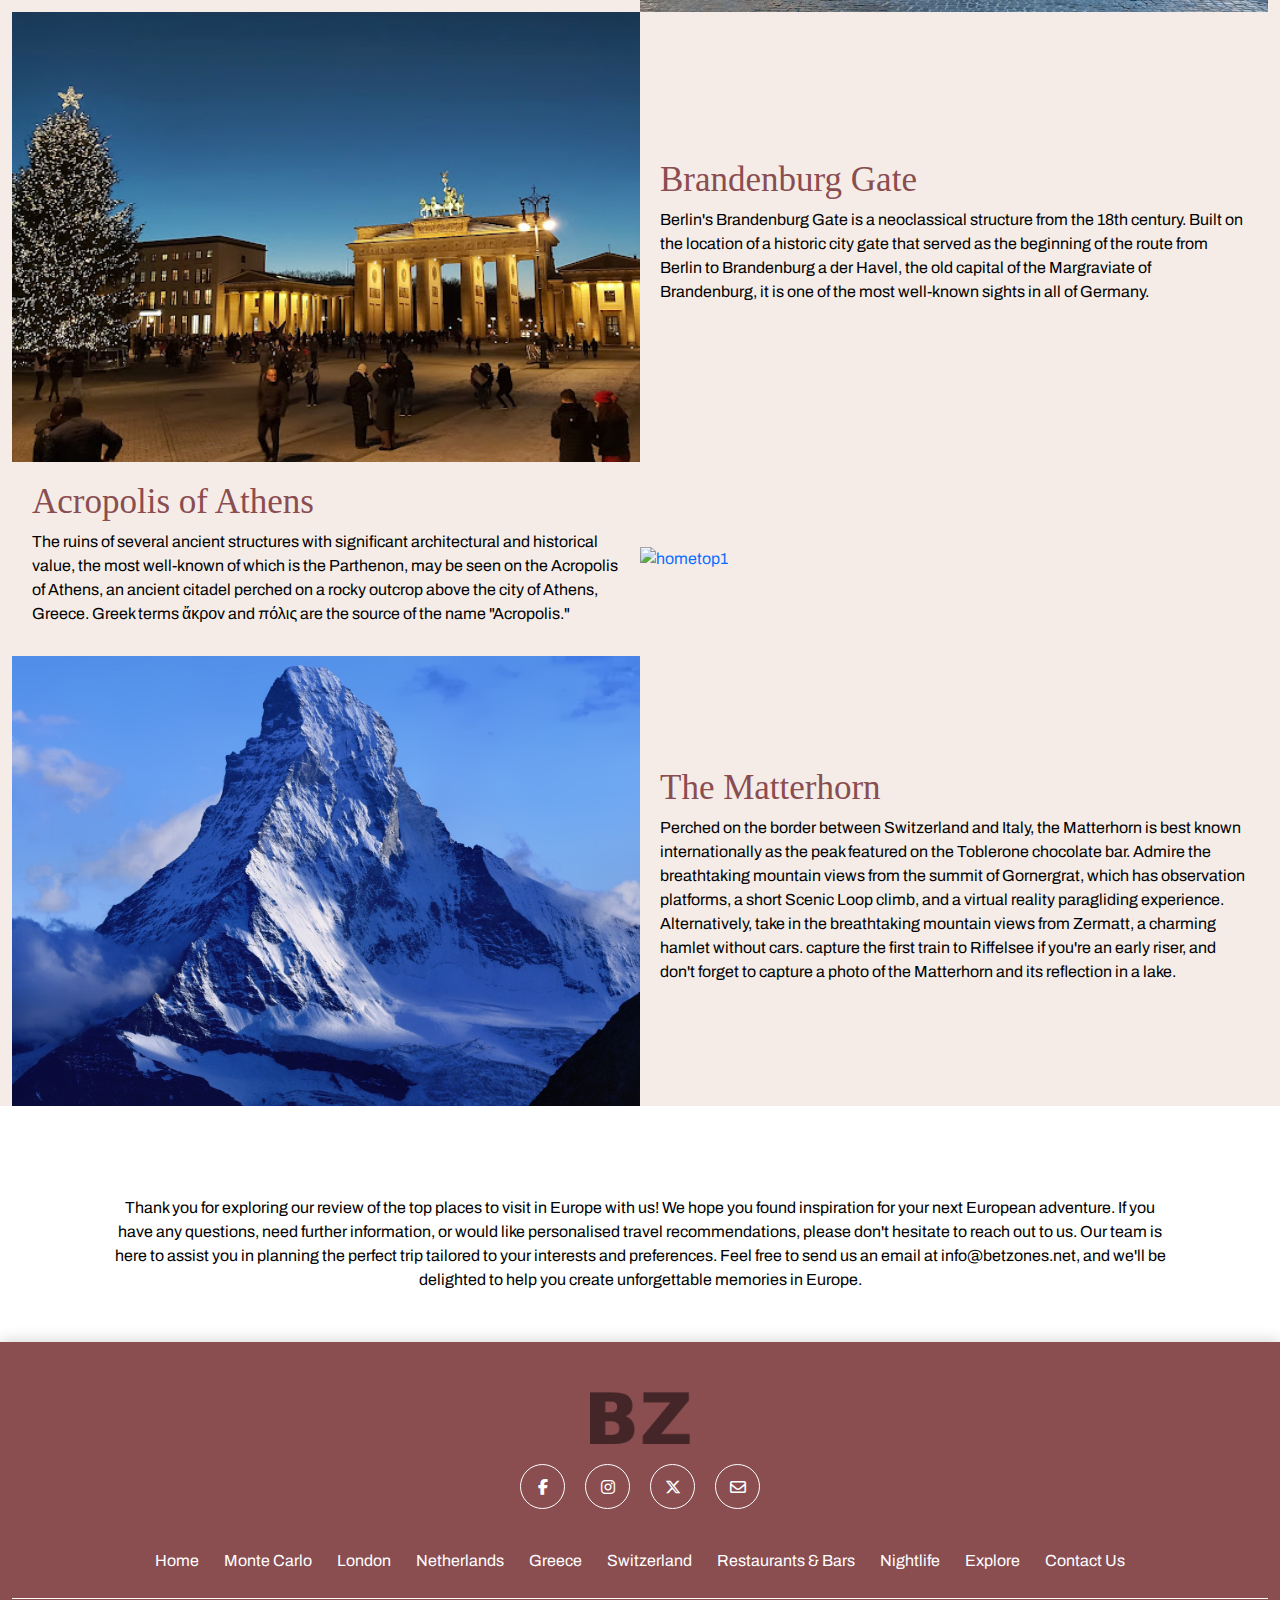
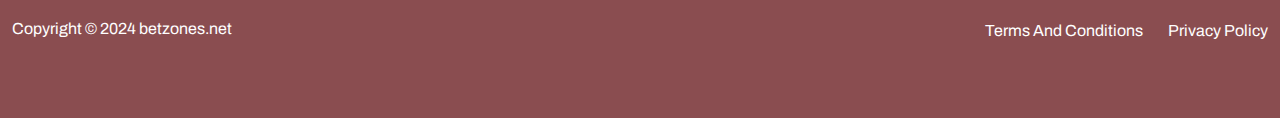
==== commit 7b2d80d9: "changes" ====
--- a/explore.html
+++ b/explore.html
@@ -77,13 +77,13 @@
                <h1 class="text-white">
                   EXPLORE
                </h1>
-               <p>
+               <!-- <p>
                   Embark on a thrilling journey through the enchanting wonders of Europe with betzones.net,
                   your ultimate resource for discovering the continent's hidden gems, iconic landmarks, and vibrant
                   cultures. Whether you're a seasoned traveler seeking off-the-beaten-path adventures or a first-time
                   visitor eager to explore Europe's most famous attractions, our comprehensive reviews and insights will
                   help you plan the perfect European getaway.
-               </p>
+               </p> -->
             </div>
          </div>
       </div>
@@ -317,8 +317,8 @@
                inspiration for your next European adventure. If you have any questions, need further information, or
                would like personalised travel recommendations, please don't hesitate to reach out to us. Our team is
                here to assist you in planning the perfect trip tailored to your interests and preferences. Feel free to
-               send us an email at <a href="mailto:info@betzones.net">info@betzones.net</a>, and we'll be delighted to help you create
-               unforgettable memories in Europe. Happy travels!
+               send us an email at info@betzones.net, and we'll be delighted to help you create unforgettable
+               memories in Europe.
             </p>
          </div>
       </div>
--- a/assets/css/style.css
+++ b/assets/css/style.css
@@ -64,7 +64,7 @@
     }
 
     .ptb-30 {
-        padding: 30px 0;
+        padding: 40px 0;
     }
 
     p {
@@ -166,37 +166,38 @@
         background-size: cover;
         background-repeat: no-repeat;
         background-attachment: fixed;
-        height: 95vh;
+        height: 500px;
         position: relative;
     }
 
     .site-banner.index {
         background-image: url(../images_1/slide1.jpg);
+        /* background-size: 100% 100%!important; */
 
     }
 
     .site-banner.montey {
-        background-image: url(../images_1/sub-banner01.jpg);
+        background-image: url(../images_1/monte_banner.jpg);
 
     }
 
     .site-banner.london {
-        background-image: url(../images_1/sub-banner-02.jpg);
+        background-image: url(../images_1/london_banner.jpg);
 
     }
 
     .site-banner.netherlands {
-        background-image: url(../images_1/sub-banner-03.jpg);
+        background-image: url(../images_1/netherland_banner.avif);
 
     }
 
     .site-banner.greece {
-        background-image: url(../images_1/sub-banner-04.jpg);
+        background-image: url(../images_1/greece_banner.webp);
 
     }
 
     .site-banner.switzerland {
-        background-image: url(../images_1/sub-banner-05.jpg);
+        background-image: url(../images_1/switzerland_banner.jpg);
 
     }
 
@@ -206,7 +207,8 @@
     }
 
     .site-banner.nightlife {
-        background-image: url(../images_1/sub-banner-04.jpg);
+        background-image: url(../images_1/nightlife_banner.jpg);
+
 
     }
 
@@ -573,6 +575,14 @@
         text-align: center;
     }
 
+    .intro_section {
+        padding: 40px 0;
+    }
+
+    .into_text p {
+        text-align: center;
+    }
+
     section.luxury-main.unique-main {
         margin-top: 50px;
     }
@@ -598,7 +608,7 @@
         color: var(--white);
         text-transform: capitalize;
         font-weight: 600;
-        font-size: 20px;
+        font-size: inherit !important;
         position: relative;
         display: inline-block;
     }
--- a/assets/css/media.css
+++ b/assets/css/media.css
@@ -4,7 +4,7 @@
     }
 
     .site-banner {
-        height: 85vh;
+        height:500px;
     }
 
 }
@@ -158,6 +158,7 @@
         position: absolute;
         top: 10px;
         right: 10px;
+        z-index: 2;
 
     }
 
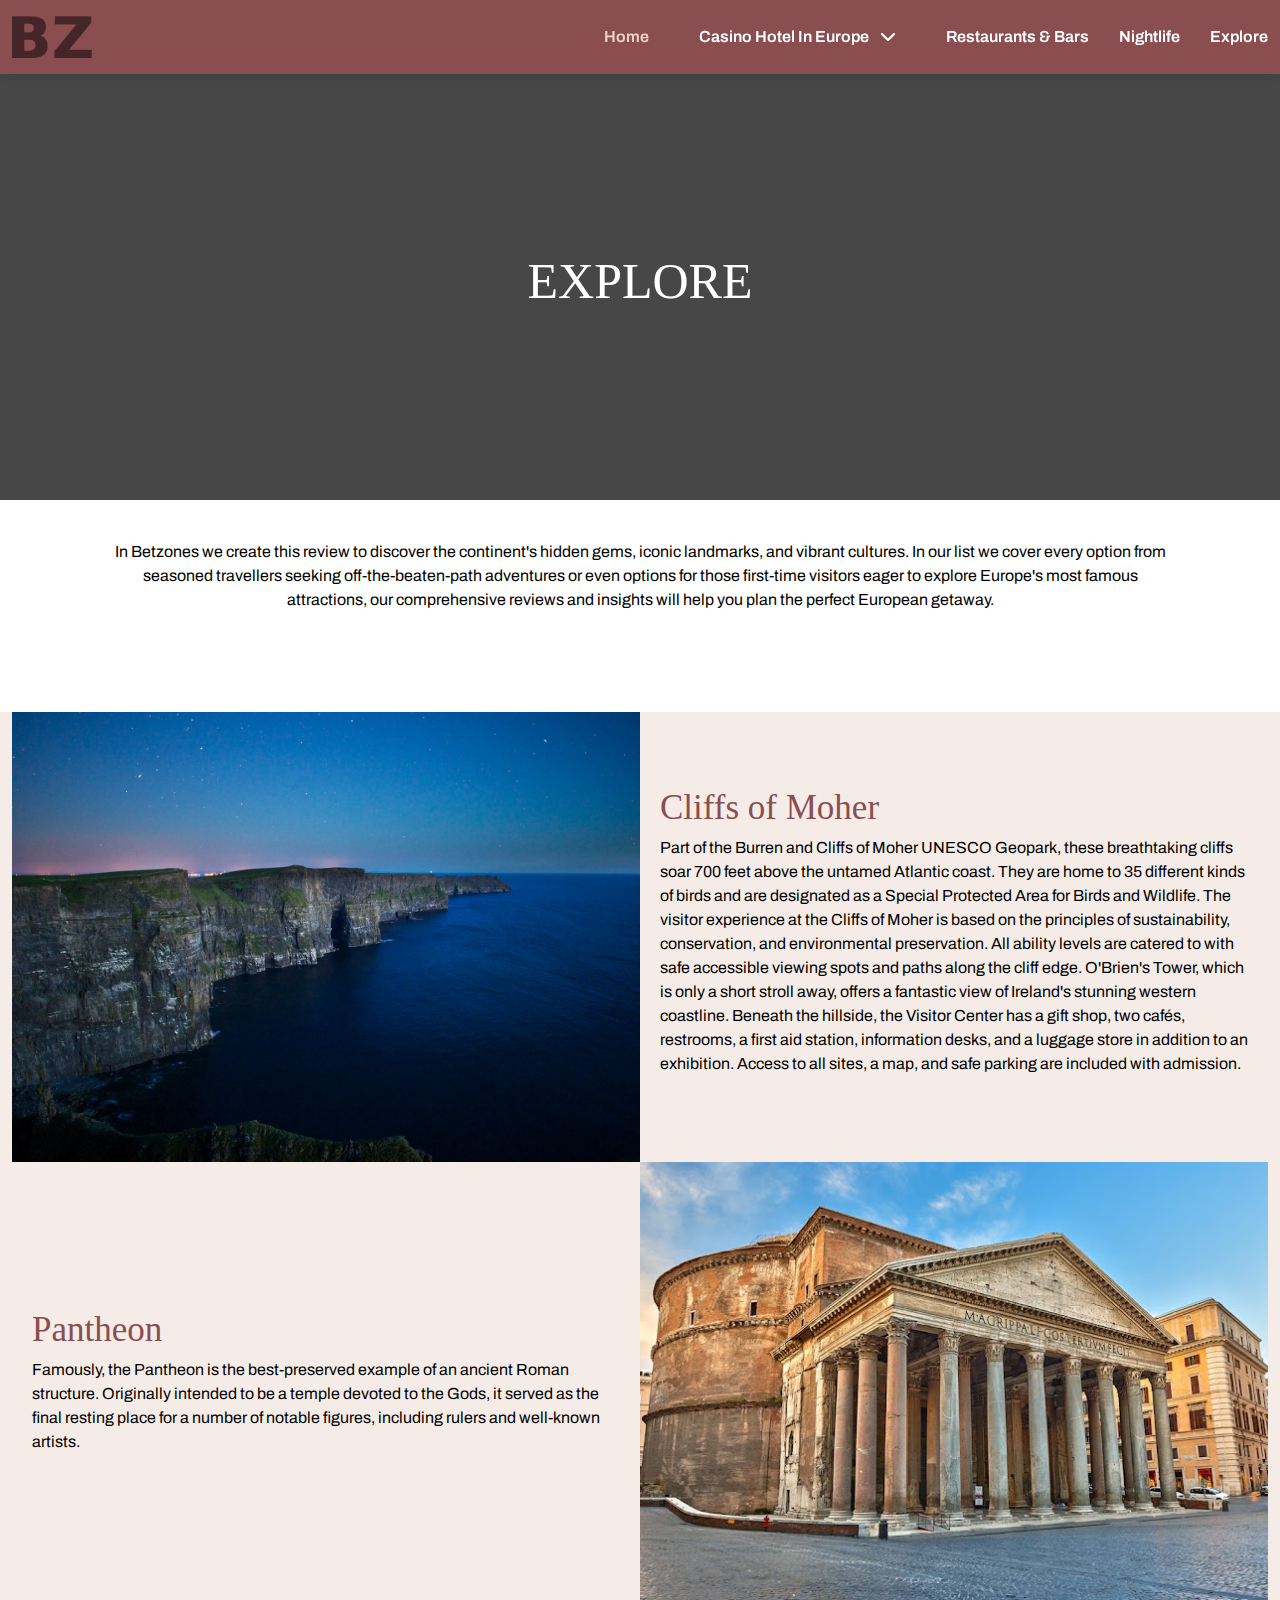
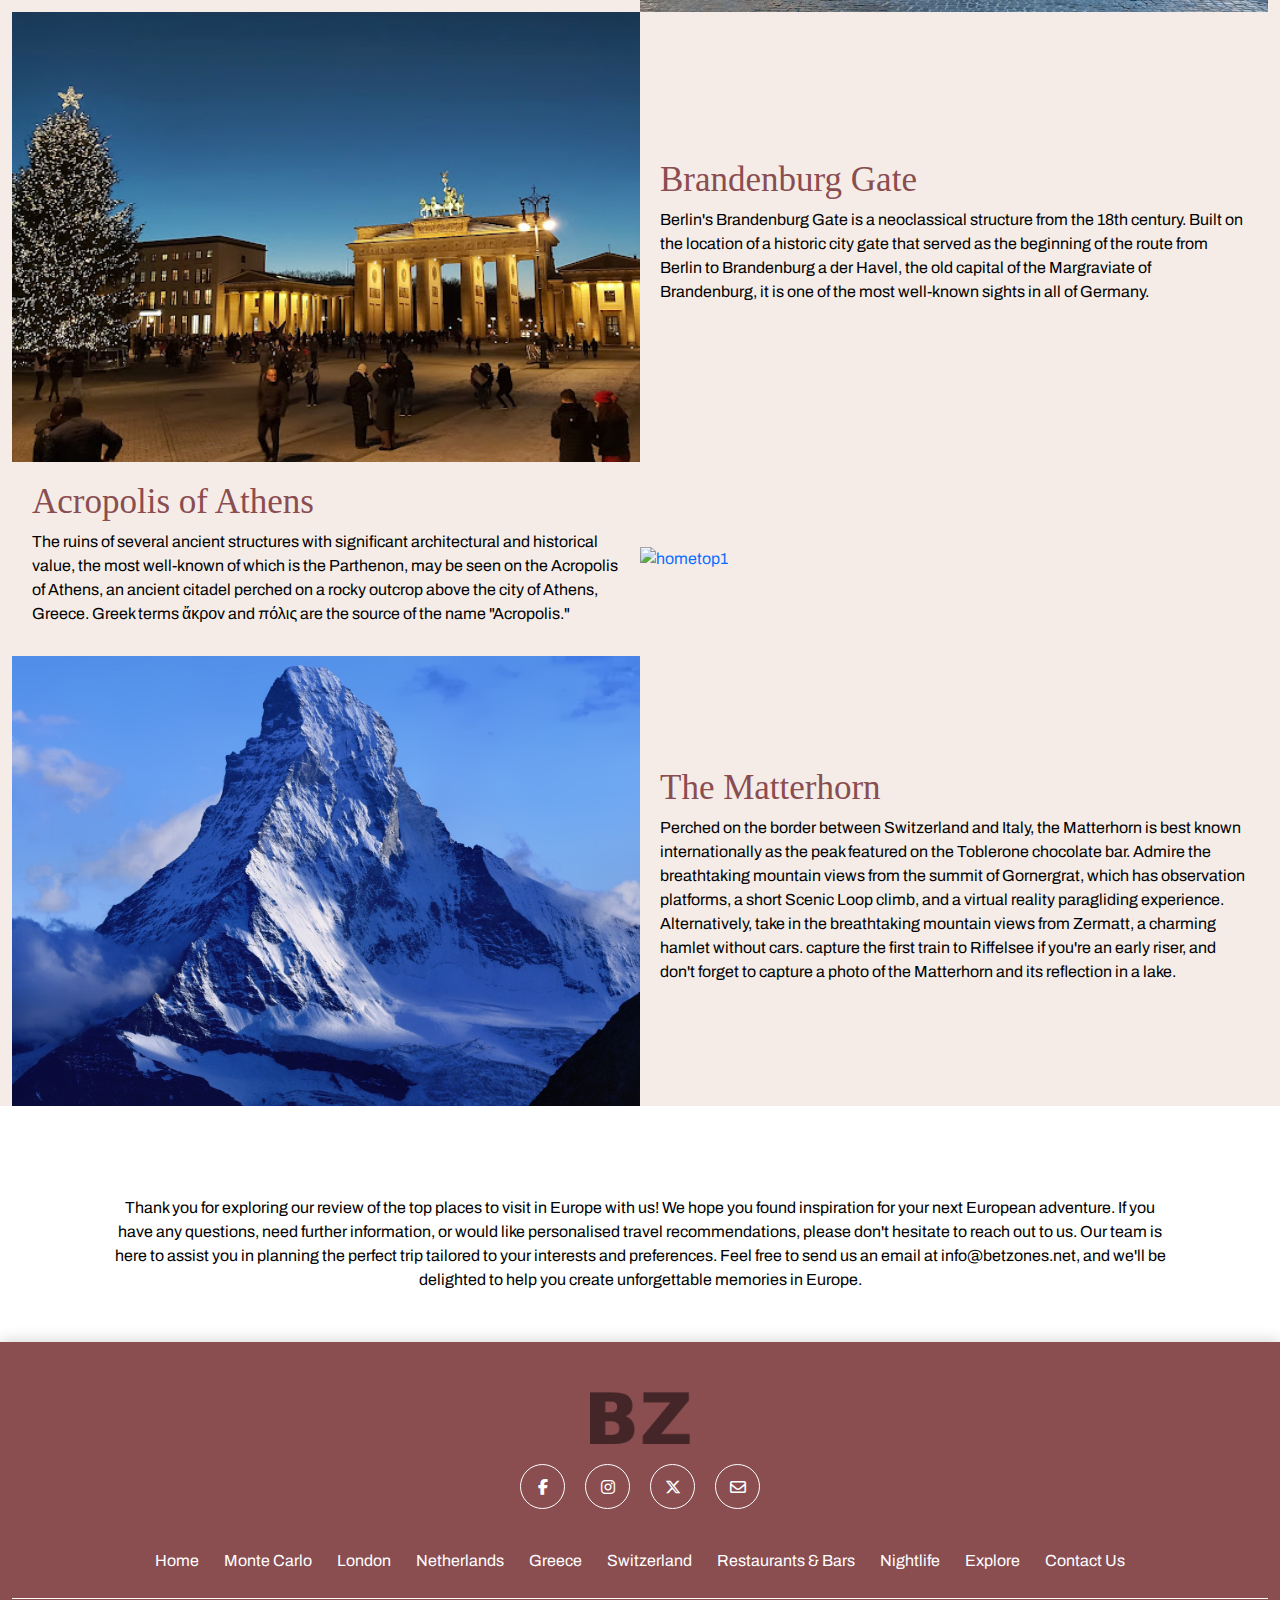
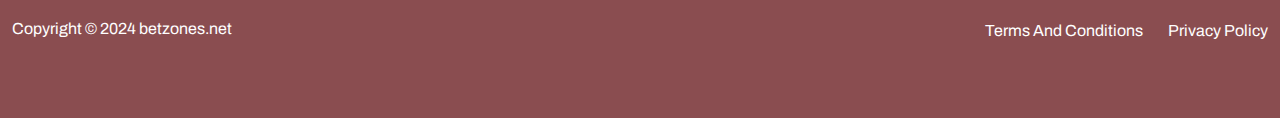
==== commit b5ea5ce7: "changes" ====
--- a/explore.html
+++ b/explore.html
@@ -93,11 +93,18 @@
       <div class="container">
          <div class="banner-bottom-txt">
             <!-- <h3>Casino Hotel In Europe</h3> -->
-            <p>
+            <!-- <p>
                No trip to Europe would be complete without visiting its iconic landmarks and must-see attractions. From
                the majestic architecture of Rome's Colosseum to the fairytale castles of Bavaria and the stunning
                natural beauty of the Swiss Alps, betzones.net will help you navigate Europe's rich tapestry
                of history, art, and culture with ease.
+            </p> -->
+            <p>In Betzones we create this review to discover the continent's hidden gems,
+               iconic landmarks, and vibrant cultures. In our list we cover every option
+               from seasoned travellers seeking off-the-beaten-path adventures or even
+               options for those first-time visitors eager to explore Europe's most famous
+               attractions, our comprehensive reviews and insights will help you plan the
+               perfect European getaway.
             </p>
          </div>
       </div>
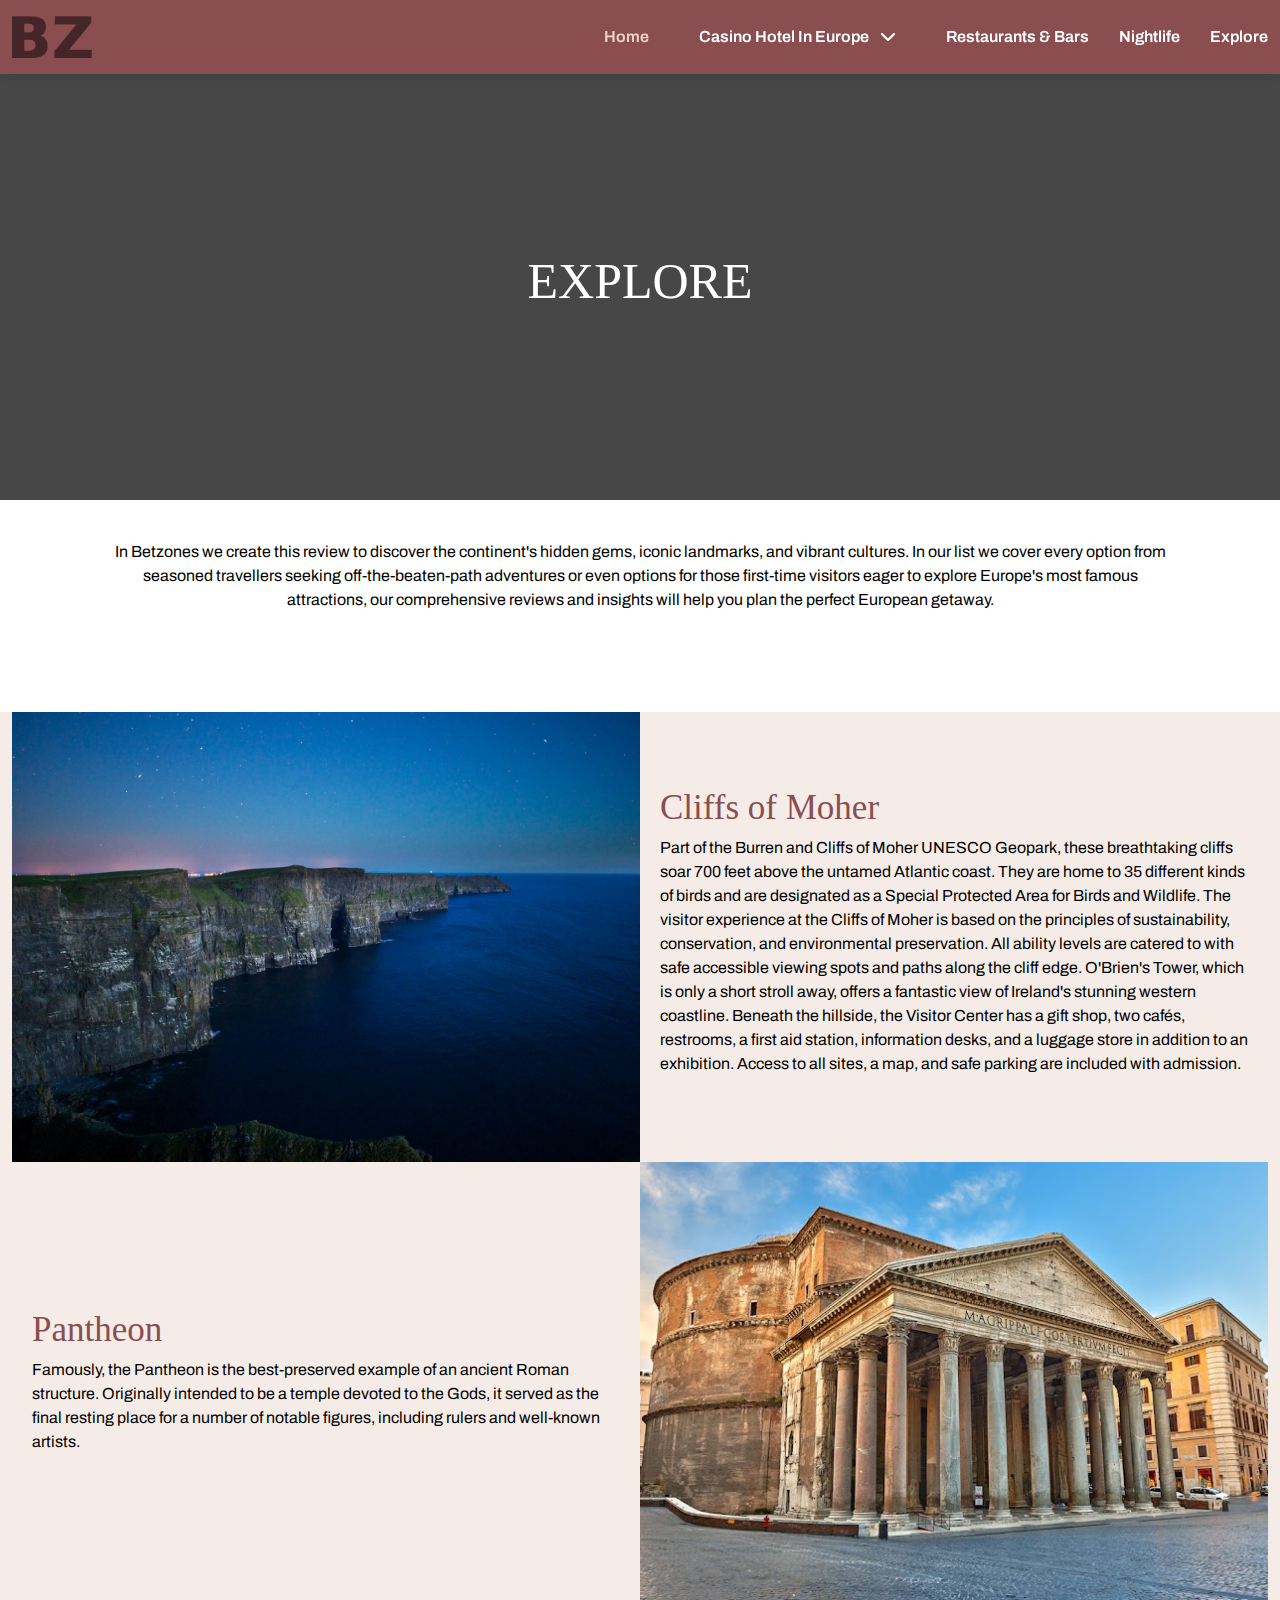
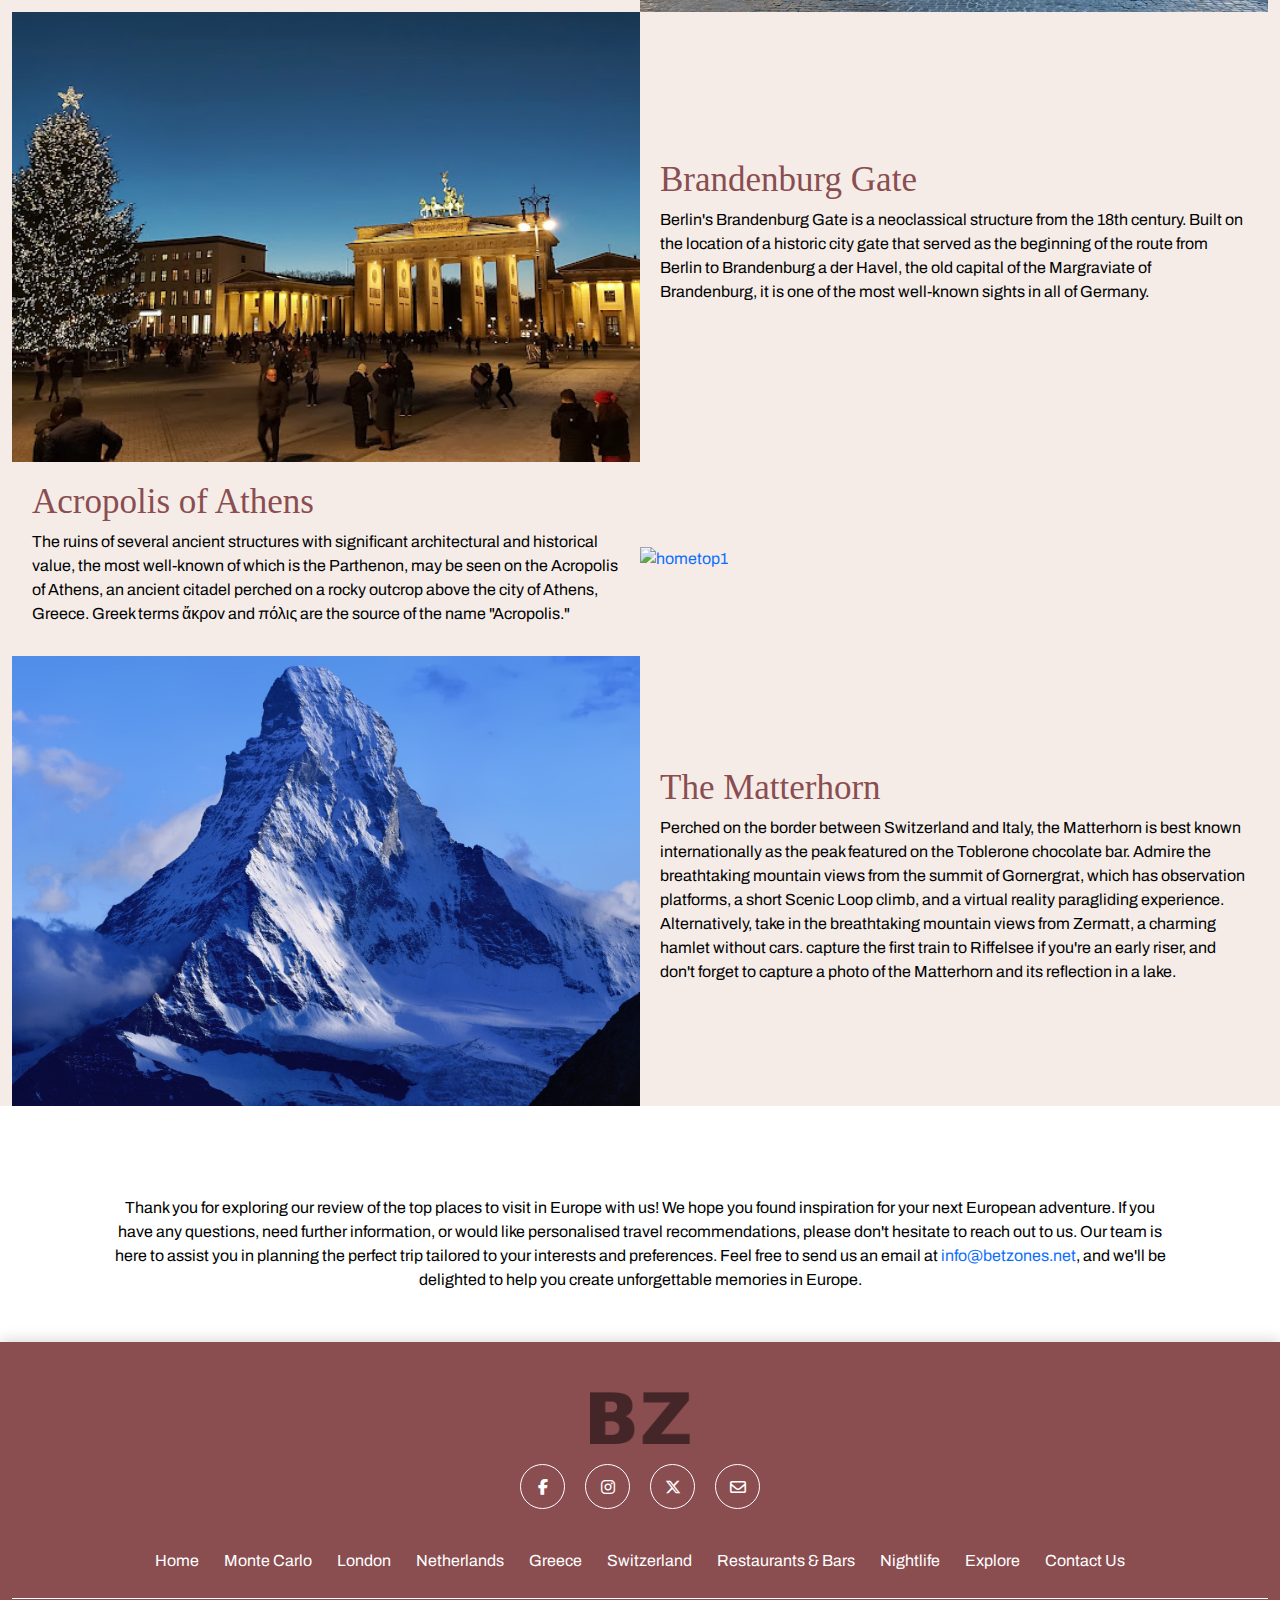
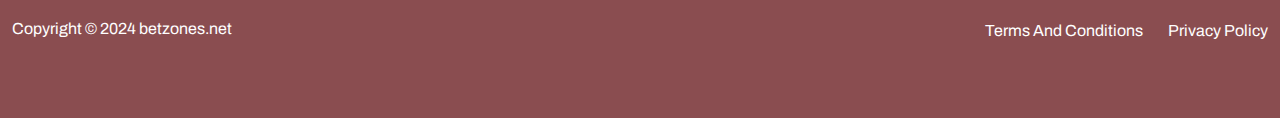
==== commit e363b5d5: "changes" ====
--- a/explore.html
+++ b/explore.html
@@ -324,7 +324,7 @@
                inspiration for your next European adventure. If you have any questions, need further information, or
                would like personalised travel recommendations, please don't hesitate to reach out to us. Our team is
                here to assist you in planning the perfect trip tailored to your interests and preferences. Feel free to
-               send us an email at info@betzones.net, and we'll be delighted to help you create unforgettable
+               send us an email at <a href="mailto:info@betzones.net">info@betzones.net</a>, and we'll be delighted to help you create unforgettable
                memories in Europe.
             </p>
          </div>
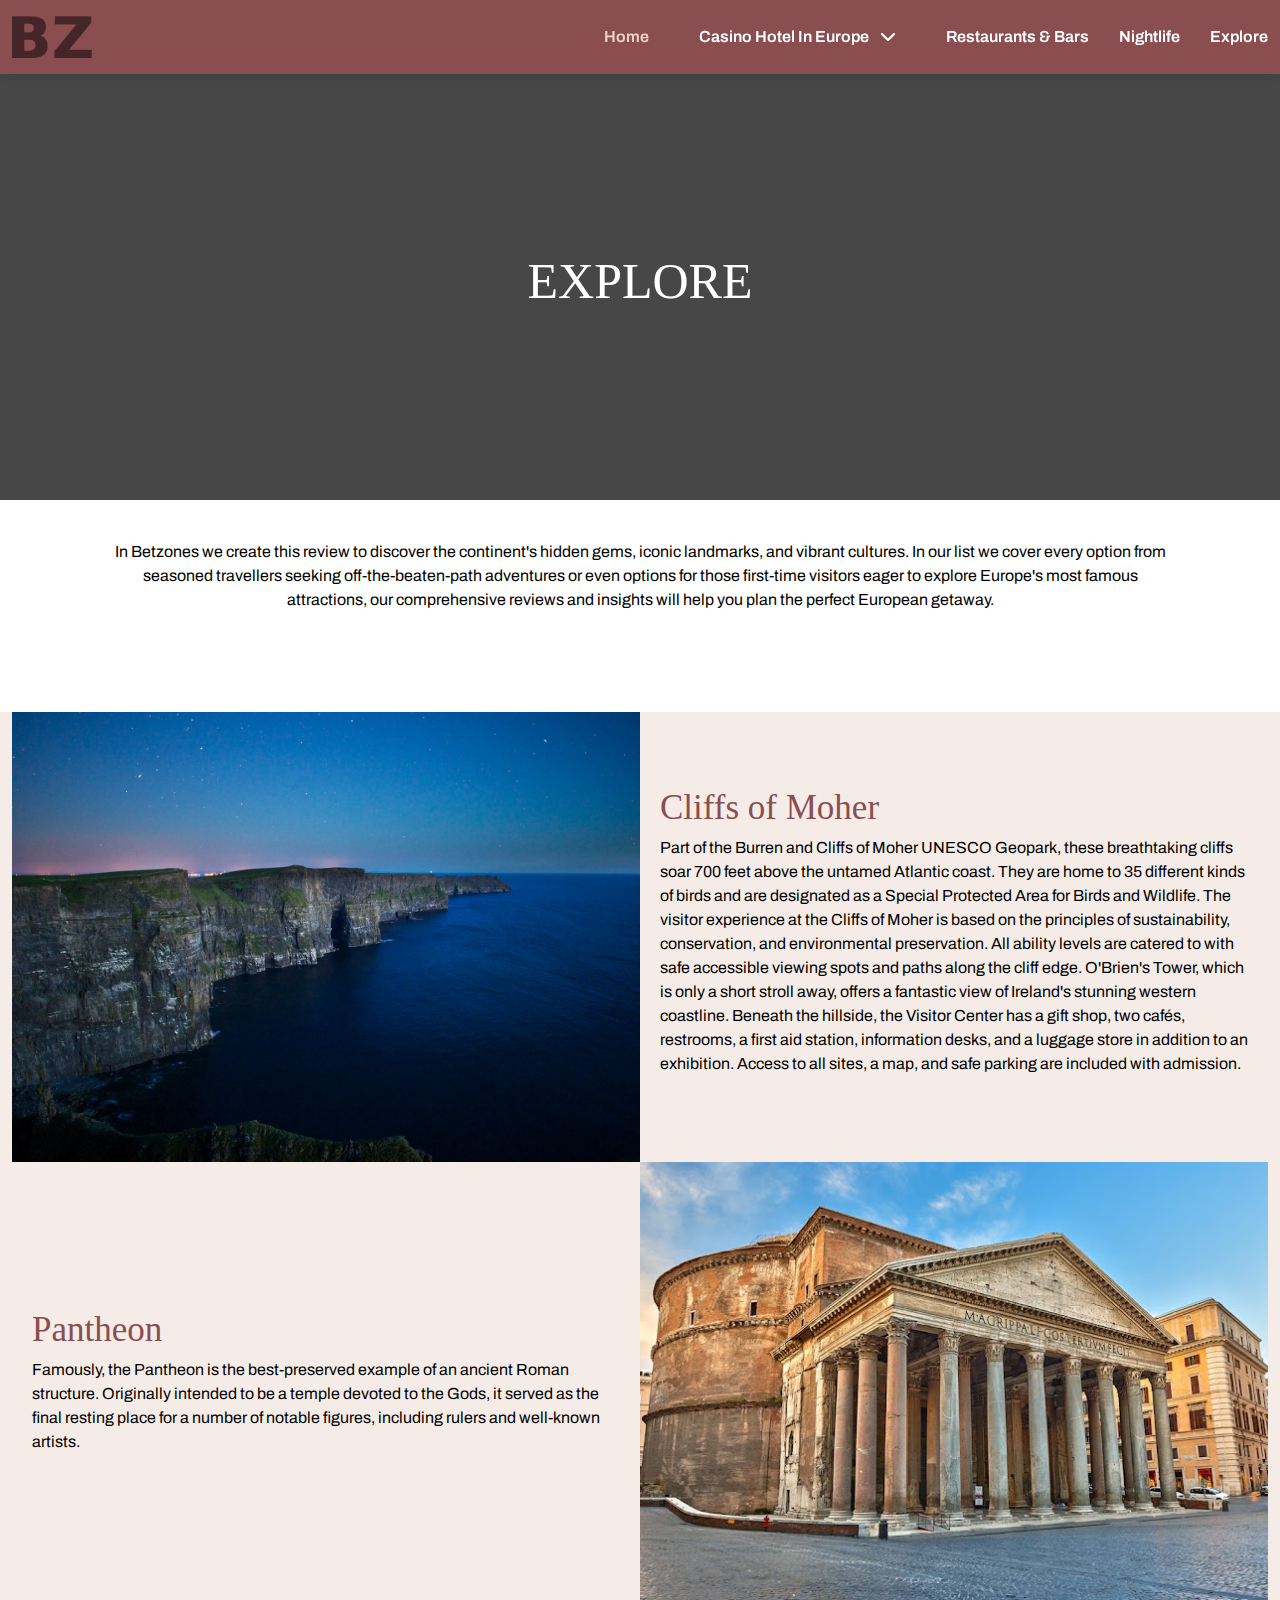
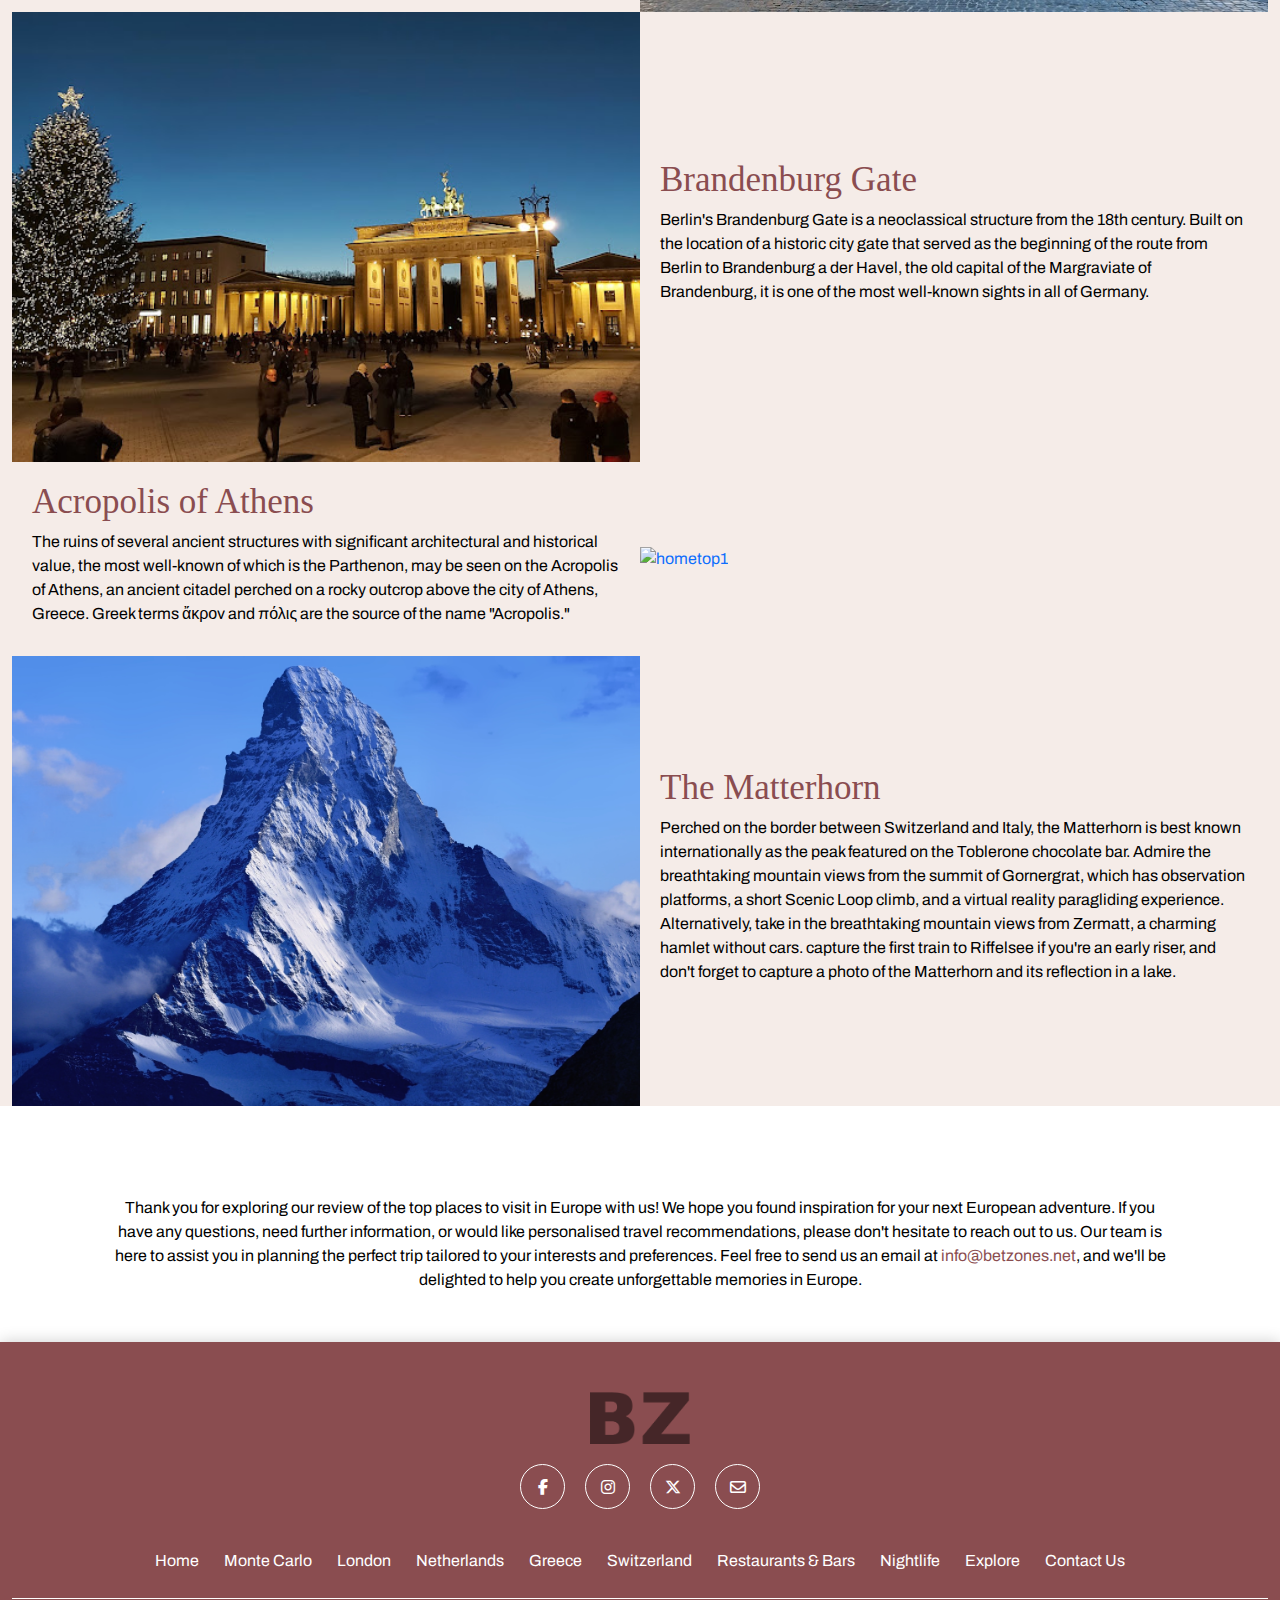
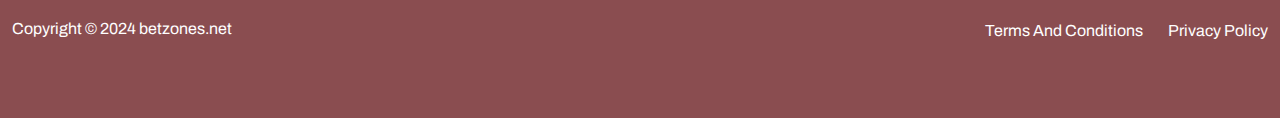
==== commit 84884917: "changes" ====
--- a/explore.html
+++ b/explore.html
@@ -324,15 +324,13 @@
                inspiration for your next European adventure. If you have any questions, need further information, or
                would like personalised travel recommendations, please don't hesitate to reach out to us. Our team is
                here to assist you in planning the perfect trip tailored to your interests and preferences. Feel free to
-               send us an email at <a href="mailto:info@betzones.net">info@betzones.net</a>, and we'll be delighted to help you create unforgettable
+               send us an email at <a href="mailto:info@betzones.net">info@betzones.net</a>, and we'll be delighted to
+               help you create unforgettable
                memories in Europe.
             </p>
          </div>
       </div>
    </div>
-
-
-
    <!-- footer section start here -->
    <footer class="site-footer ptb-50">
       <div class="container">
--- a/assets/css/style.css
+++ b/assets/css/style.css
@@ -442,6 +442,9 @@
     }
 
     /* sub pages css end here */
+    .banner-bottom-txt a {
+        color: var(--dark-pink);
+    }
 
     /* footer section css start here */
     .site-footer {
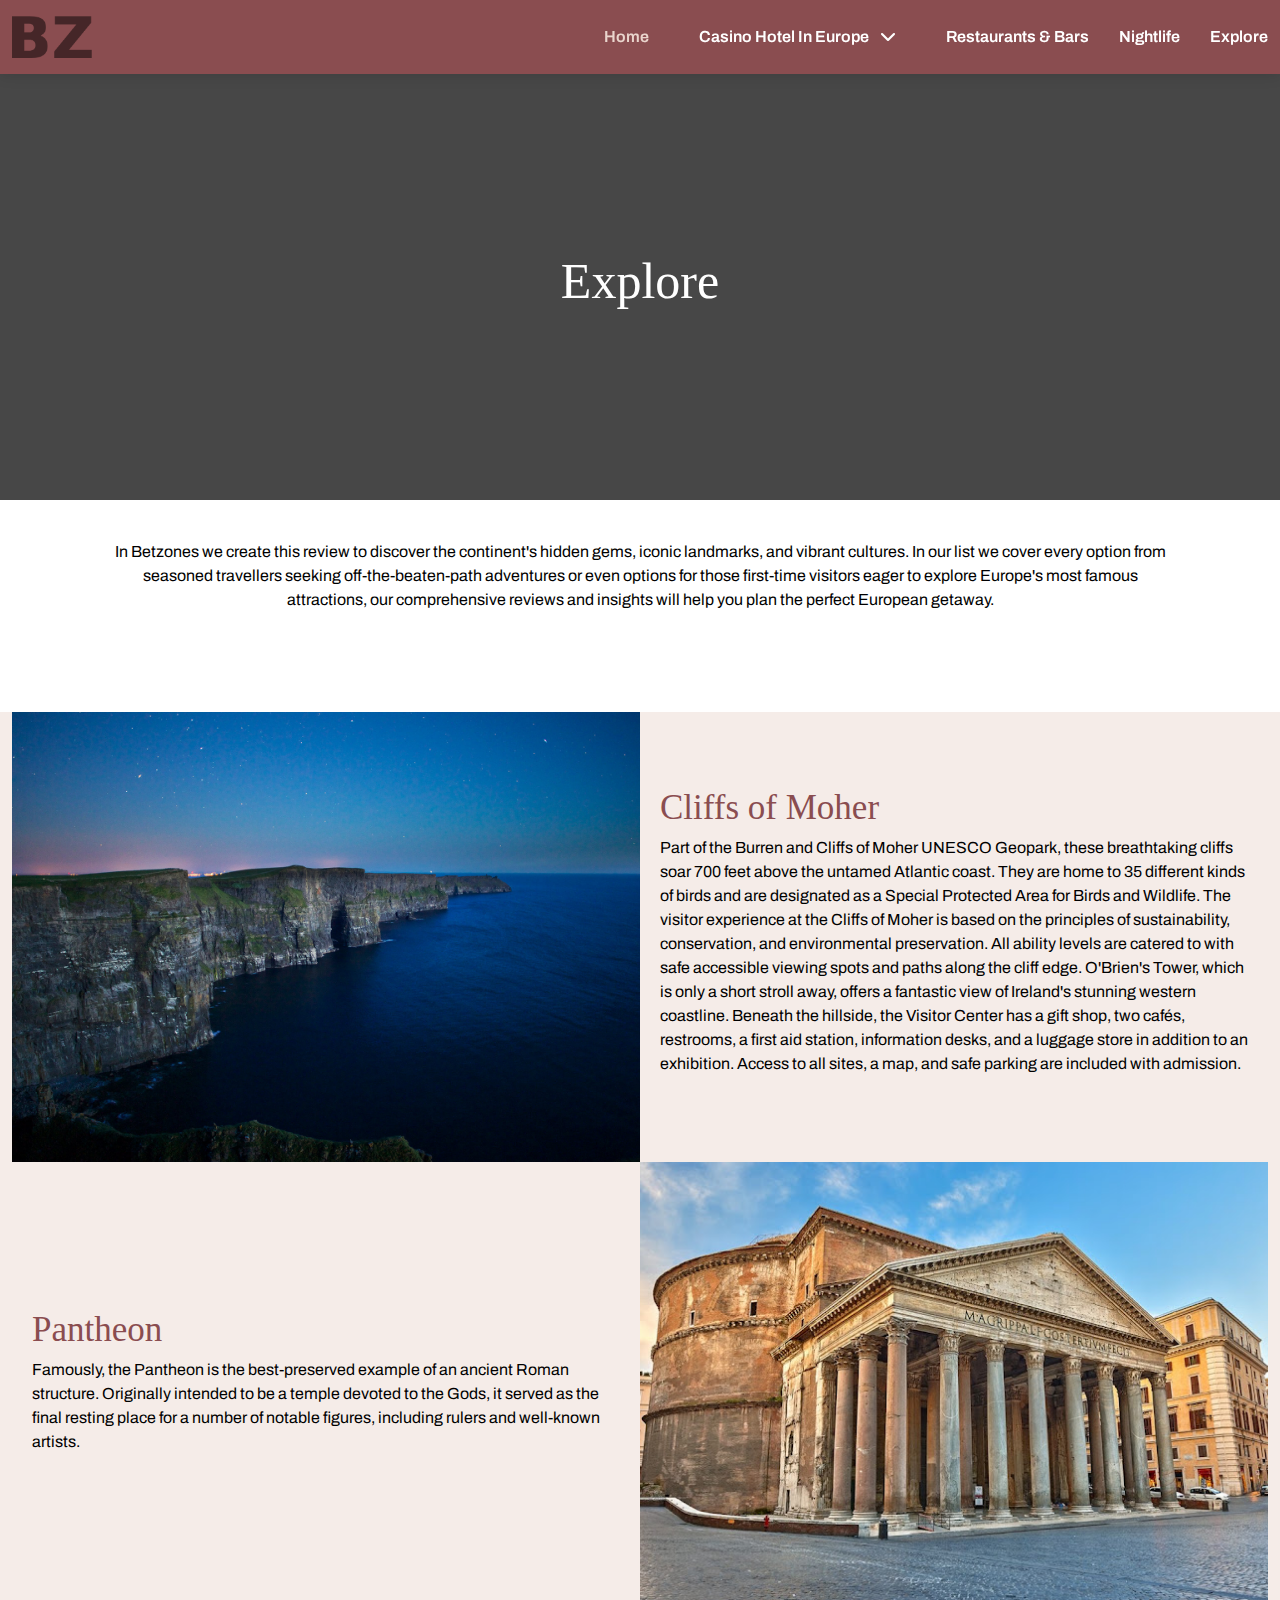
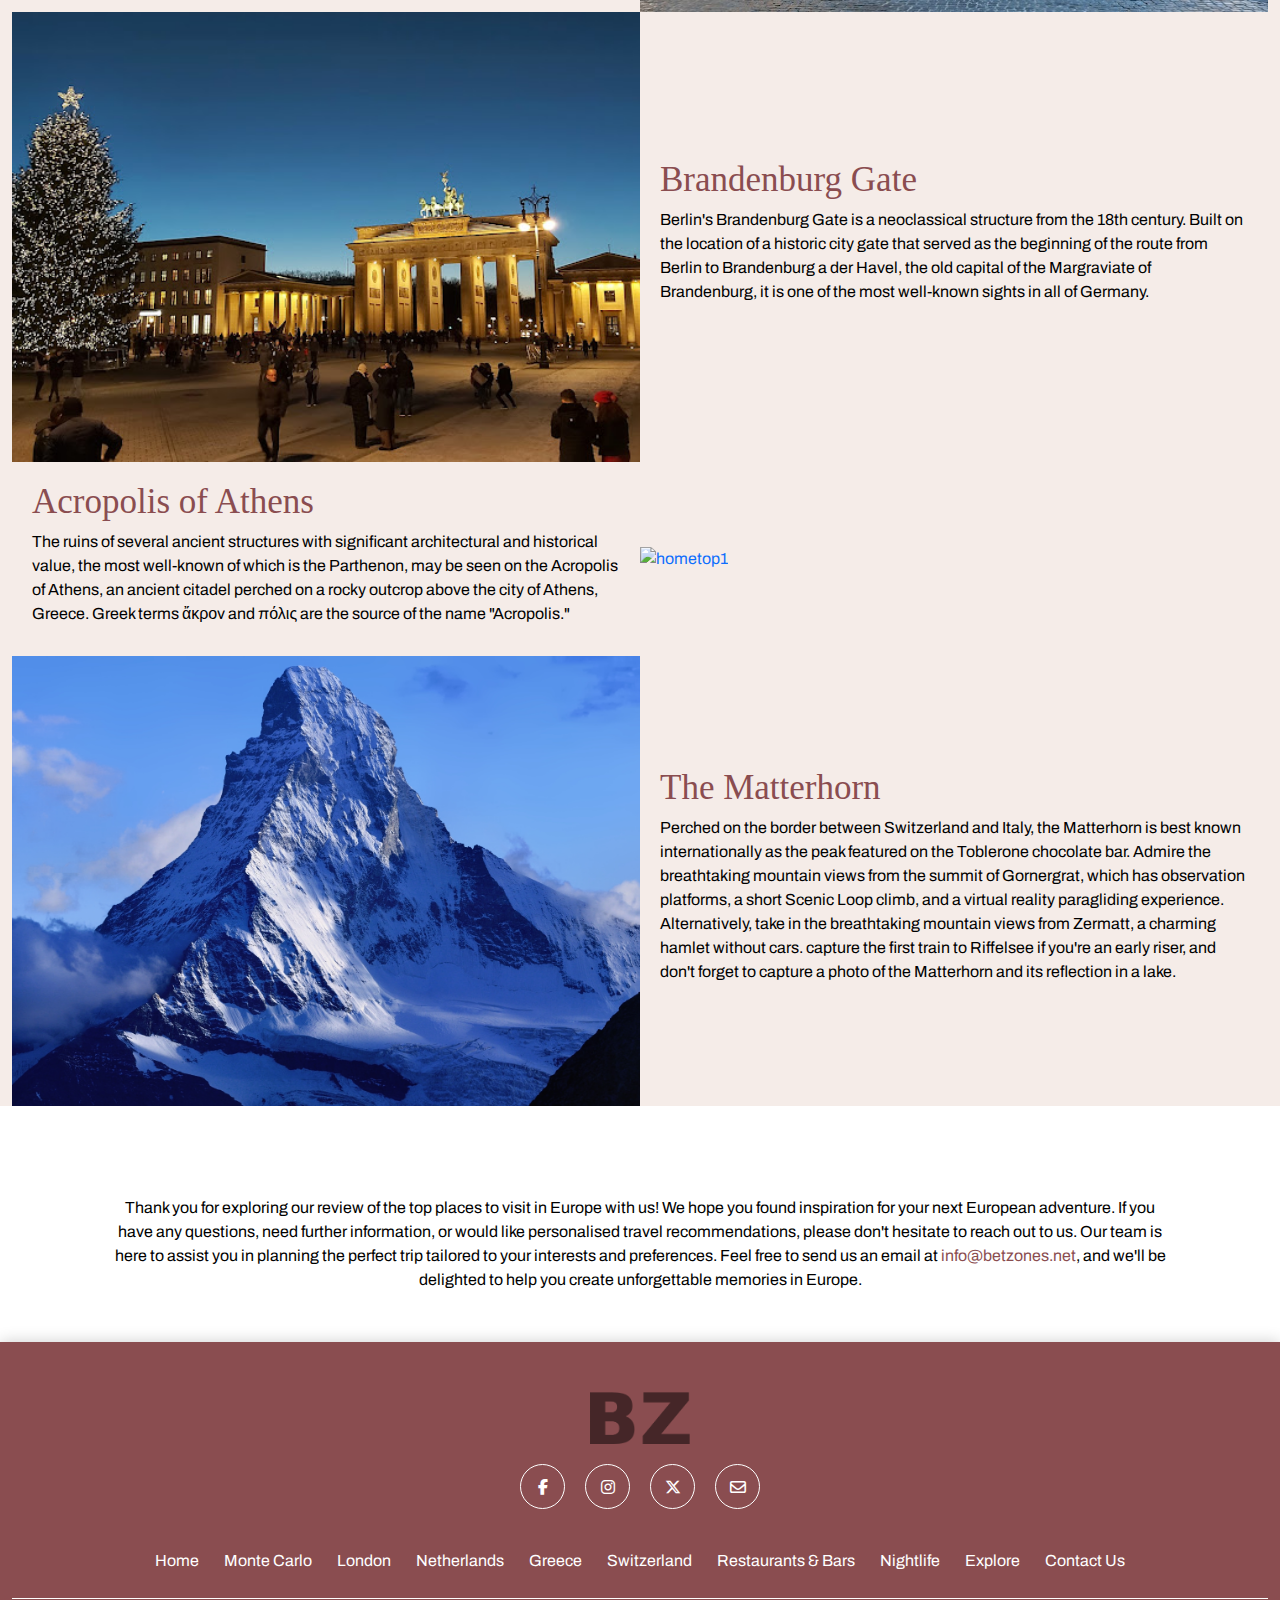
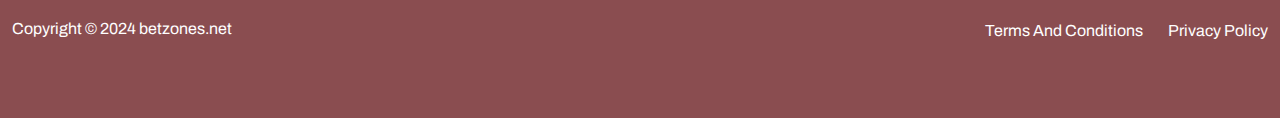
==== commit ea78b12f: "changes" ====
--- a/explore.html
+++ b/explore.html
@@ -75,7 +75,7 @@
          <div class="banner-wrap">
             <div class="banner-txt text-center">
                <h1 class="text-white">
-                  EXPLORE
+                  Explore
                </h1>
                <!-- <p>
                   Embark on a thrilling journey through the enchanting wonders of Europe with betzones.net,
--- a/assets/css/style.css
+++ b/assets/css/style.css
@@ -33,6 +33,8 @@
     a {
         text-decoration: none;
     }
+
+    
 
     h1,
     h2,
